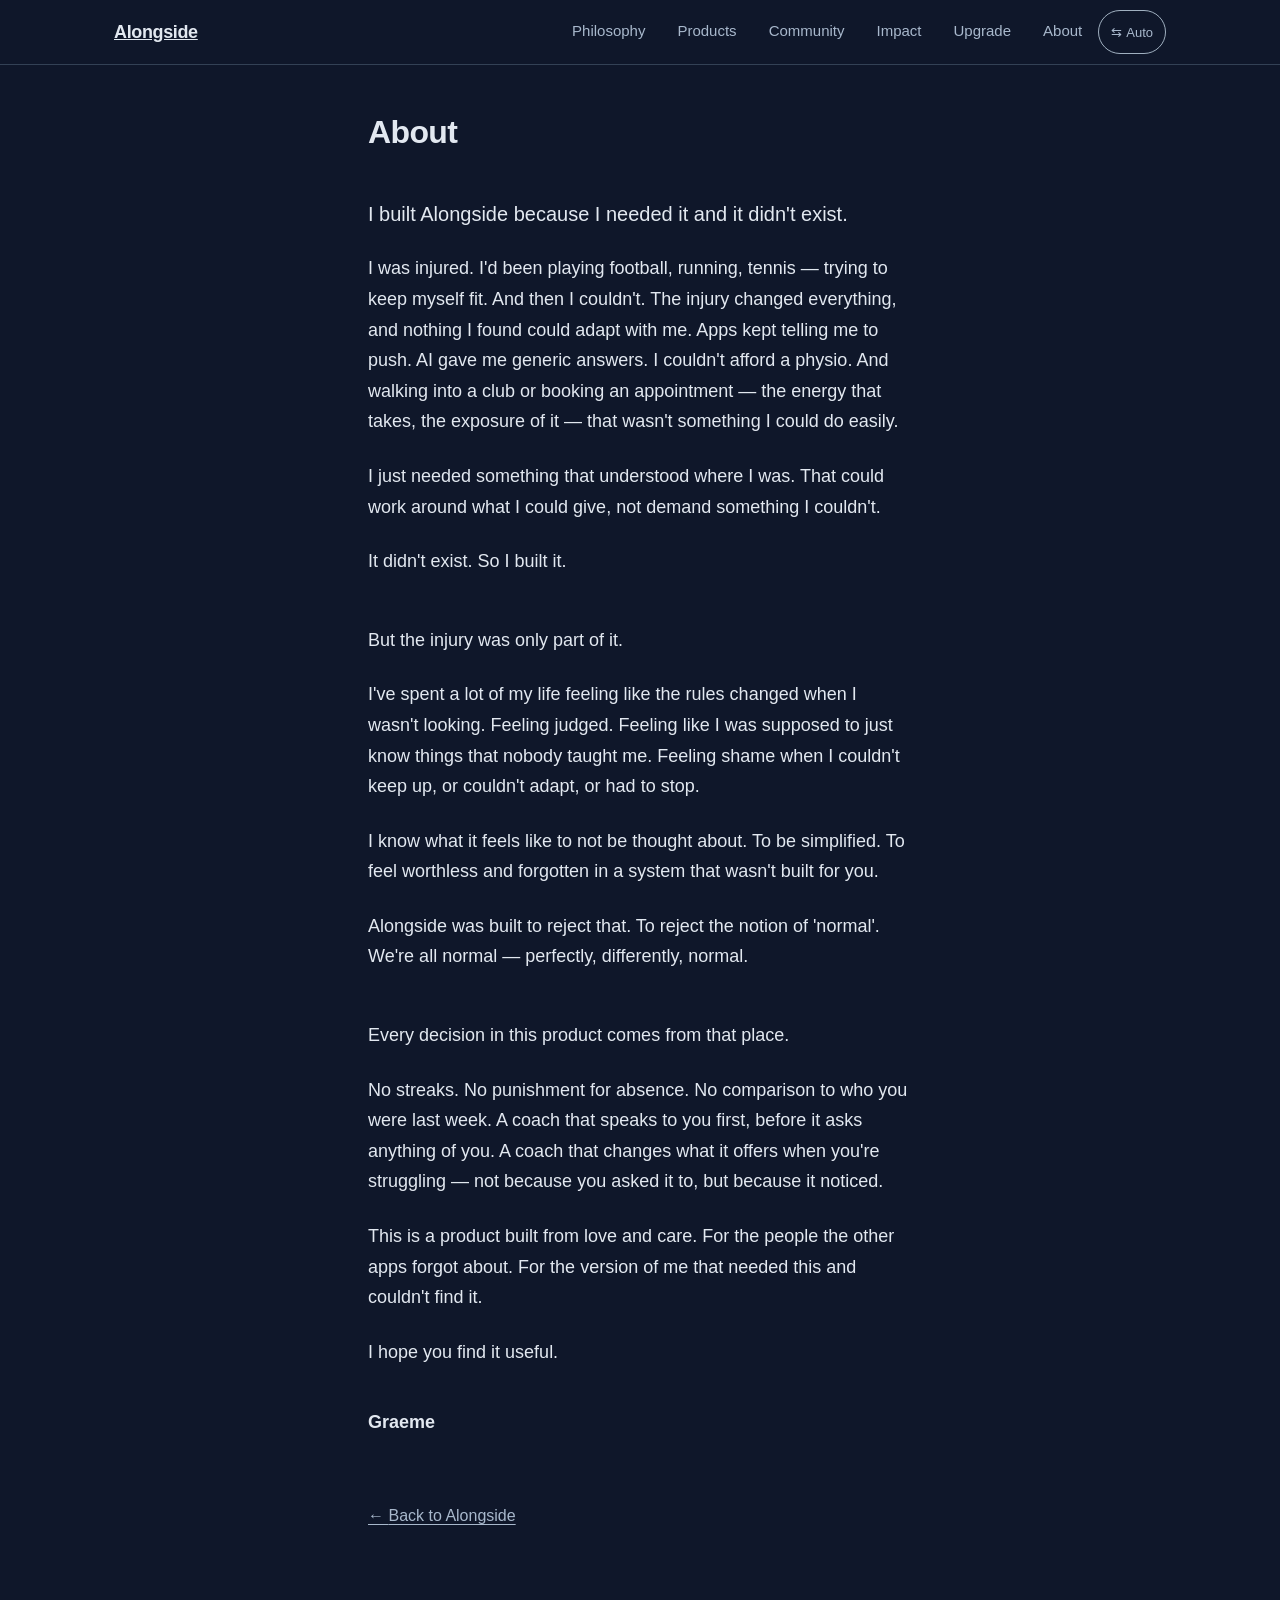
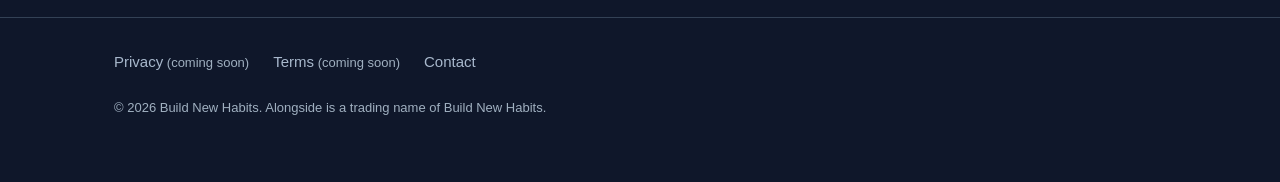
==== about/index.html @ d42f118c "About page built from locked architecture about/index.html v1 - copy verbatim from the 'Confirmed an" ====
<!DOCTYPE html>
<!--
  about/index.html
  10 Aug 2026 v1

  v1 — Initial build, from alongside_about_page_architecture_09jul2026_v1.
    The copy in that document is marked "The Copy — Confirmed and Locked"
    and is reproduced here verbatim. Nothing added, nothing trimmed.

  Alongside — About page.
  Route: /about/

  Design notes honoured from the locked document:
  - No coach voice. No Alongside design language beyond the wordmark in
    the shared nav. This page is deliberately plainer than every other
    page on the site — no teal emphasis lines, no dividers, no cards.
  - No CTA at the bottom. No button, no "get early access". Just the
    sign-off and silence, then one quiet back link.
  - No bullet points. No headings within the copy. Pure prose.
  - The sign-off is "Graeme" alone, as written.

  THE PHOTOGRAPH — deliberately not built yet.
  The locked document specifies a photograph above or beside the copy
  ("She sees Graeme before she reads him"): Graeme looking out over the
  Somerset countryside, outward-facing, connected to place. That image
  does not exist yet. A grey placeholder box would read as a broken page
  rather than an unfinished one, so no <img> has been added. The markup
  and CSS are structured so the real photograph drops straight in above
  the h1 with no other change. Locked alt text is already recorded in
  the architecture document and should be used verbatim when it lands.

  The h1 ("About") is a label, not copy. The locked document specifies no
  page title, and a page needs exactly one h1 for WCAG 2.2 AA heading
  structure — same call made on the philosophy page. Easily changed.

  Section headings are visually hidden: the locked design notes forbid
  headings within the copy, while WCAG requires a navigable heading
  structure. Hidden h2s satisfy both.

  Note: the architecture document's own header says "Build New Habits
  Ltd". Build New Habits is an unregistered sole trader — that wording is
  deliberately not reproduced anywhere on this page.
-->
<html lang="en-GB">
<head>
  <meta charset="UTF-8">
  <meta name="viewport" content="width=device-width, initial-scale=1.0">
  <title>About | Alongside</title>
  <meta name="description" content="I built Alongside because I needed it and it didn't exist. Graeme, founder of Build New Habits.">
  <link rel="stylesheet" href="../css/site.css?v=22">
</head>
<body>
  <a class="skip-link" href="#main-content">Skip to main content</a>

  <div id="site-nav"></div>

  <main id="main-content">
    <div class="container">
      <article class="about">

        <!-- PHOTOGRAPH DROPS IN HERE, above the h1. See the build note above. -->

        <h1 id="page-title">About</h1>

        <section aria-labelledby="about-1">
          <h2 id="about-1" class="visually-hidden">Why I built it</h2>

          <p class="about__opening">
            I built Alongside because I needed it and it didn't exist.
          </p>

          <p>
            I was injured. I'd been playing football, running, tennis — trying
            to keep myself fit. And then I couldn't. The injury changed
            everything, and nothing I found could adapt with me. Apps kept
            telling me to push. AI gave me generic answers. I couldn't afford a
            physio. And walking into a club or booking an appointment — the
            energy that takes, the exposure of it — that wasn't something I
            could do easily.
          </p>

          <p>
            I just needed something that understood where I was. That could
            work around what I could give, not demand something I couldn't.
          </p>

          <p>It didn't exist. So I built it.</p>
        </section>

        <section aria-labelledby="about-2">
          <h2 id="about-2" class="visually-hidden">The rest of it</h2>

          <p>But the injury was only part of it.</p>

          <p>
            I've spent a lot of my life feeling like the rules changed when I
            wasn't looking. Feeling judged. Feeling like I was supposed to just
            know things that nobody taught me. Feeling shame when I couldn't
            keep up, or couldn't adapt, or had to stop.
          </p>

          <p>
            I know what it feels like to not be thought about. To be
            simplified. To feel worthless and forgotten in a system that wasn't
            built for you.
          </p>

          <p>
            Alongside was built to reject that. To reject the notion of
            'normal'. We're all normal — perfectly, differently, normal.
          </p>
        </section>

        <section aria-labelledby="about-3">
          <h2 id="about-3" class="visually-hidden">What it comes from</h2>

          <p>Every decision in this product comes from that place.</p>

          <p>
            No streaks. No punishment for absence. No comparison to who you
            were last week. A coach that speaks to you first, before it asks
            anything of you. A coach that changes what it offers when you're
            struggling — not because you asked it to, but because it noticed.
          </p>

          <p>
            This is a product built from love and care. For the people the
            other apps forgot about. For the version of me that needed this and
            couldn't find it.
          </p>

          <p>I hope you find it useful.</p>

          <p class="about__signoff">Graeme</p>
        </section>

        <p class="about__back">
          <a href="/website/"><span aria-hidden="true">&larr; </span>Back to Alongside</a>
        </p>

      </article>
    </div>
  </main>

  <div id="site-footer"></div>

  <script src="../js/layout.js?v=1"></script>
  <script src="../js/site.js?v=8"></script>
</body>
</html>
---- css/site.css ----
/* site.css
 * 10 Aug 2026 v22
 *
 * v22 — About page built. New .about block at the end of this file.
 *   Deliberately the plainest styling on the site: no emphasis colours,
 *   no dividers, no cards, per the locked design note that this page
 *   carries no coach voice and no Alongside design language beyond the
 *   wordmark. Every modifier scoped as `.about .about__x` from the
 *   outset, applying the v21 lesson rather than repeating it.
 *   .about__photo is defined but unused — the founder photograph does
 *   not exist yet and no placeholder image was added.
 * v21 — REAL BUG FIX, found by Graeme on device. Every paragraph-level
 *   emphasis rule on the philosophy page has been silently losing to the
 *   body-text rule since v19. `.philosophy p` is specificity 0,1,1 (one
 *   class + one element); `.philosophy__question` and friends are 0,1,0
 *   (one class). The body rule therefore won on colour, font-size AND
 *   margin — so the question, the turn, the declaration, the landing
 *   lines and the close all rendered as plain white body text at body
 *   size with body spacing. The page has been a flat wall of uniform
 *   prose since it shipped. The Impact link looked correct only by
 *   coincidence: `a` is teal site-wide from the base stylesheet, so it
 *   was never evidence the page styles were applying. Fixed by scoping
 *   all seven modifiers as `.philosophy .philosophy__x` (0,2,0), which
 *   beats 0,1,1. No visual design changed in this version — v19 and v20
 *   are simply visible for the first time.
 *   Worth carrying forward: a `.block element` base rule will outrank
 *   every single-class modifier inside that block. Either scope the
 *   modifiers or do not set colour/size/margin on the element selector.
 * v20 — Philosophy page emphasis pass, per Graeme. Two changes:
 *   (a) Power statements unified — all five now bold and teal. Beat 7's
 *   close ("helped you Move") was the only one still white; it is now
 *   teal like the rest, and turn/declaration/landing/close all move from
 *   semibold to bold. Deliberately NOT extended further ("Something
 *   happens when you feel understood", "Not fixed. Not solved.
 *   Understood.") — if six or seven lines are teal, none of them read as
 *   emphasis any more, they just become a second body colour.
 *   (b) New divider between beats: 60px centred teal rule. Graeme asked
 *   for gold; recommended against and agreed. Gold is the Personal-tier
 *   marker across every product, and this is the page carrying the
 *   belief that "everyone deserves world-class support. Not a cut-down
 *   version. Not a basic tier." The paid-tier colour on that page
 *   undercuts the claim it is making. Same reasoning as the 03 Aug
 *   coach-bubble decision, where gold was rejected for a free/universal
 *   element and teal chosen. Spacing rebalanced space-12 -> space-10
 *   above and below the mark, so the total pause grows slightly rather
 *   than doubling.
 * v19 — Philosophy page built (first new page since /upgrade/ and
 *   /who-its-for/ on 03 Aug). New .philosophy block at the end of this
 *   file. Deliberately looser vertical rhythm than anywhere else on the
 *   site — space-12 between beats, space-12/space-10 around Beat 1's
 *   question — because the locked page architecture treats white space
 *   as content, not decoration ("more than feels comfortable. The pause
 *   is part of the meaning"). Measure narrowed to 34rem for this page
 *   only: it is pure prose with no cards or tables, so the 640px
 *   container used elsewhere runs too wide to read comfortably. No
 *   animation defined anywhere in this block, per Beat 1's design note
 *   and the page's own WCAG requirements. Colours used: --color-text
 *   (14.48:1 on bg-deep) for prose, --color-primary-light teal
 *   (12.07:1) for the question, turn, declaration and landing lines.
 *   Gold deliberately not used anywhere on this page — it is the
 *   Personal-tier marker site-wide and nothing on the philosophy page
 *   is tier-gated.
 * v18 — Teal splash pass, per Graeme's request to review where teal
 *   headings could add colour across the site: h2 is now teal by
 *   default site-wide (was inheriting plain white). h1 stays white/full
 *   weight for primary hierarchy; gold stays reserved for Personal-tier
 *   signalling specifically, not general headings. .three-ways__title
 *   also teal, per explicit instruction.
 * v17 — Comparison table polish per Graeme's feedback: column headers
 *   bigger (text-lg -> text-xl) with a header divider; row headers
 *   ("Sessions", "Exercise library" etc.) now text-secondary, visually
 *   distinct from the data cells' full-white text; added subtle
 *   vertical dividers between columns alongside the existing row
 *   dividers, for a fuller grid feel without going full-spreadsheet.
 * v16 — Community page "Three ways" reworked from three bare words into
 *   real explanatory content, per Graeme's flag (raised earlier, not
 *   actioned until now). Each item now has a title + one line of real
 *   meaning; "Share the impact" gets an actual working mechanism (copy-
 *   link button, see js/community.js) instead of being just a phrase —
 *   deliberately not a named social platform or an ambassador/referral-
 *   code system, neither of which exist as decided features yet.
 * v15 — Comparison table: Free header now teal, Personal gold, both
 *   bigger (text-lg, bold) per Graeme's feedback the headings were too
 *   quiet. Row labels converted from styled <td> to semantic
 *   <th scope="row"> (accessibility fix — screen readers now announce
 *   "Sessions, Free: ..." correctly; previously the row label had no
 *   programmatic association with its data cells at all, a real gap,
 *   not just a styling one). Persona-card body text (the "what's hard"/
 *   "how it helps" lists) moved from text-secondary to full text colour
 *   — was passing at 5.12:1 on bg-card, genuinely the narrowest-margin
 *   pass on the site (everywhere else is 7:1+); now 8.40:1. New
 *   .tier-tag (--free teal / --personal gold) and .persona-card__narrative
 *   for the persona restructuring in this version.
 * v14 — Gold token lightened, per Graeme's feedback that it read as
 *   "dirty and dark" on the black background: --color-gold #B8970A ->
 *   #D4AF37 (classic web gold). This is a global token so it ripples
 *   through everywhere gold is used (text-gold, btn--gold, pricing
 *   figures, comparison-table header) — checked, every usage improves
 *   (text-inverse on the new gold button bg: 8.49:1, was 6.35:1; text
 *   on bg-card: 4.92:1, was 3.68:1). New: .upgrade-product-label,
 *   .pricing-note__standout (subscription line now its own line),
 *   .product-card__details-link.
 * v13 — New /who-its-for/ page section added: persona-intro,
 *   persona-card (reuses .card + .coach-tabs__* tab pattern from the
 *   home page for the persona tabs), and a real comparison-table for
 *   Free vs Personal (Move only — the only product with a confirmed
 *   split). Personal-tier column header goldened, matching the same
 *   convention as the upgrade page.
 * v12 — Upgrade-page colour/interest pass, per Graeme's critique that the
 *   page read as flat. New utility classes .text-gold, .text-teal.
 *   Gold applied to "Personal tier" mentions and the four "what changes"
 *   lead phrases. New .upgrade-wellbeing-note (teal) — safety/wellbeing
 *   features are confirmed always-free per the freemium model doc, so
 *   this claim is grounded, not just reassuring copy. Pricing note
 *   given real visual weight via new .pricing-note--emphasis (card
 *   treatment, larger text) instead of small quiet text underneath the
 *   cards. Contrast: gold 6.35:1 / 5.2:1 on bg-deep/bg, teal 12.07:1 /
 *   9.89:1 — both pass with wide margin in every context used here.
 * v11 — /upgrade page built for the first time, from the confirmed
 *   locked architecture (alongside_upgrade_page_architecture_09jul2026_v1).
 *   New section added: upgrade-hero, upgrade-changes, pricing-cards,
 *   .btn--gold. Gold (#B8970A) used for price figures and the CTA
 *   button, matching the confirmed "Personal tier gold accent" rule —
 *   text-inverse on gold gives 6.35:1, comfortably clears 4.5:1.
 *   Cache-busting fix: every page's site.css?v= bumped to match this
 *   version (they'd drifted to ?v=7 while the stylesheet moved to v10
 *   across the earlier fixes this session — a real bug, browsers/CDN
 *   could have kept serving the stale v7 file under the old query
 *   string indefinitely).
 * v10 — coach-bubble__context colour changed from --color-text-muted
 *   (4.67:1 on bg-card — technically AA-passing but Graeme flagged it
 *   as "close for comfort") to --color-primary-light teal (7.00:1),
 *   per mockup review. Deliberately not gold: gold is reserved as the
 *   paid-tier marker across the whole product family, and this element
 *   is free/universal — using it here would create a false tier signal.
 * v9 — Scroll-arrow repositioning, per live-screenshot review. The arrow
 *   was position:absolute, bottom: var(--space-5) — pinned to the very
 *   bottom of the ~100vh hero section, disconnected from the Pause
 *   button which sits mid-flow in the centred flex column. On tall
 *   viewports this put real distance between them, and the arrow read
 *   as lost/disconnected rather than as a "scroll for more" cue tied to
 *   the visible content above it. Removed the absolute positioning;
 *   it's now a normal flex child directly after .hero__rotator-controls
 *   (Pause), picking up the hero's existing --space-6 (32px) gap like
 *   every other hero element — sits close to Pause, not orphaned at
 *   the bottom of the section.
 * v8 — WCAG 2.2 AA contrast audit. (1) Confirmed fail: hero scroll-arrow
 *   (.hero__scroll-signal) was ~1.6:1 against its background (--color-border
 *   at 0.6 opacity) vs the 3:1 minimum for graphical objects (SC 1.4.11).
 *   Switched to --color-text-muted at 0.85 opacity — 6.14:1, real margin.
 *   (2) Same root cause found on 5 more functional element borders that
 *   rely on --color-border to convey a UI component's boundary (nav
 *   layout-toggle, nav hamburger-toggle, .btn--ghost, .form-input,
 *   hero__pause) — --color-border measures 1.15–2.36:1 against every
 *   background token in this system, never clears 3:1 anywhere. All six
 *   switched to --color-text-muted, which clears 3:1 against all four
 *   background tokens (3.91:1 worst case, on --color-bg-hover).
 *   --color-border itself is left unchanged for decorative use (e.g. the
 *   Home photo-placeholder dashed border, out of scope this session).
 *   (3) New finding: .badge--live/.badge--soon text-vs-background fell as
 *   low as 3.24:1 (needs 4.5:1) when rendered inside a .card (bg-card) —
 *   the 15%-alpha tinted background was context-dependent and never
 *   verified against a card context. Fixed by making all three badge
 *   variants use a solid var(--color-bg-deep) background instead of a
 *   blended rgba() one — now opaque and background-independent, 6.96–
 *   10.69:1 in every context. (4) Checked, no fix needed: --color-border-
 *   light (decorative dividers only, SC 1.4.11 doesn't apply); focus
 *   indicator --color-border-focus (9.59:1 down to 4.66:1 worst case,
 *   already clears everywhere); disabled cause-card__vote inputs (gold
 *   border at 1.95:1 vs 3:1, but WCAG 2.2 explicitly exempts disabled/
 *   non-interactive controls from SC 1.4.11 — confirmed genuinely and
 *   permanently disabled in markup, no JS toggles it). Full ratios in
 *   session summary.
 * v7 — Fix: desktop container was only 720px, leaving huge dead space on
 *   real desktop screens (Graeme flagged with screenshots — ~600px waste
 *   each side at wide viewports). Container now 1100px; every top-level
 *   section narrows itself to a centred 760px reading column by default;
 *   grid-holding sections opt out via a new .section-wide class (added
 *   to Products' card section and Impact's causes section) to use the
 *   full width. Nav/footer widened to match. A few previously-unconstrained
 *   elements (Home's photo placeholder/text, Impact's vote-hint) given
 *   their own max-width so they don't stretch edge-to-edge.
 * v6 — 20 Jul 2026. Fix: on desktop's 3-col cause-card grid, cards with a 2-line
 *   heading (e.g. Slot 2) pushed their credits-input row lower than the
 *   1-line cards either side, breaking the visual line across all three.
 *   .cause-card__vote now pinned to the bottom of each card (margin-top:
 *   auto) so the row aligns regardless of heading/body text length.
 * v5 — Additive only, Website Build 2 (20 Jul): Impact page section added
 *   (cause cards, gold accent token, empty-state, anchor link). No
 *   existing rules from v4 changed or restructured, per blueprint.
 * v4 — 14 Jul 2026. Responsive layout added: real desktop breakpoint (content width,
 *   Products 3-col grid) plus manual layout override support. Nav
 *   show/hide rules converted from raw @media(max-width:480px) to
 *   [data-layout] attribute selectors (see js/layout.js) so the manual
 *   toggle can actually override the real viewport, not just respond to
 *   it. Added .site-nav__controls and .site-nav__layout-toggle styles.
 * v3 — Phone-test fixes: hero headline lines were inline spans that ran
 *   together (now block-level, more spacing), hero pause button
 *   overlapped the rotating text (moved to its own row below), hero
 *   headline sized up for impact (text-2xl -> text-4xl), Three Ways
 *   section was centre-aligned against a left-aligned page (now
 *   consistent). Added .hero__tagline for the new product-explainer line.
 * v2 — Home page brought into scope this session. Added Home-page-specific
 *   section (Movements 1-8) below the Community section. Shared shell,
 *   Products, and Community styles unchanged.
 * v1 — Initial. Shared shell, Products, Community.
 *
 * Alongside — website shared stylesheet.
 * Design tokens ground-truthed against the live app's base/variables.css
 * (Midnight Teal system) on 14 Jul 2026 — do not reintroduce the older
 * #0B0B1A / #2E7D7D or #0A1120 / #0D9488 values from superseded planning docs.
 *
 * Shared by every page. Page-specific styles stay in this file under a
 * clearly commented section per page — do not fork into per-page stylesheets.
 */

/* ========================================
   DESIGN TOKENS — matched to live app
   ======================================== */

:root {
  /* Background layers */
  --color-bg-deep: #0F172A;
  --color-bg: #1E293B;
  --color-bg-card: #334155;
  --color-bg-hover: #3E4C63;

  /* Text */
  --color-text: #E2E8F0;
  --color-text-secondary: #A8B8CC;
  --color-text-muted: #A0B0C0;
  --color-text-inverse: #0F172A;

  /* Primary accent — electric teal */
  --color-primary: #2DD4BF;
  --color-primary-light: #5EEAD4;
  --color-primary-dark: #2DD4BF;
  --color-primary-glow: rgba(45, 212, 191, 0.2);

  /* Secondary accent — cyan */
  --color-secondary: #22D3EE;

  /* Semantic */
  --color-success: #34D399;
  --color-warning: #FBBF24;
  --color-danger: #FB7185;
  --color-info: #60A5FA;

  /* Borders */
  --color-border: #475569;
  --color-border-light: #334155;
  --color-border-focus: #2DD4BF;

  /* Shadows */
  --shadow-sm: 0 1px 2px rgba(0, 0, 0, 0.3);
  --shadow-md: 0 4px 12px rgba(0, 0, 0, 0.4);
  --shadow-lg: 0 10px 25px rgba(0, 0, 0, 0.5);

  /* Typography */
  --font-family: 'Inter', -apple-system, BlinkMacSystemFont, 'Segoe UI', Roboto, sans-serif;
  --text-xs: 0.8125rem;
  --text-sm: 0.9375rem;
  --text-base: 1rem;
  --text-lg: 1.125rem;
  --text-xl: 1.25rem;
  --text-2xl: 1.5rem;
  --text-3xl: 2rem;
  --text-4xl: 2.5rem;
  --font-normal: 400;
  --font-medium: 500;
  --font-semibold: 600;
  --font-bold: 700;
  --leading-tight: 1.2;
  --leading-normal: 1.5;
  --leading-relaxed: 1.7;
  --tracking-tight: -0.02em;
  --tracking-wide: 0.02em;

  /* Spacing */
  --space-1: 0.25rem;
  --space-2: 0.5rem;
  --space-3: 0.75rem;
  --space-4: 1rem;
  --space-5: 1.5rem;
  --space-6: 2rem;
  --space-7: 2.5rem;
  --space-8: 3rem;
  --space-10: 4rem;
  --space-12: 6rem;

  /* Radius */
  --radius-sm: 6px;
  --radius-md: 10px;
  --radius-lg: 14px;
  --radius-xl: 20px;
  --radius-full: 9999px;

  /* Transitions */
  --transition-fast: 100ms ease-out;
  --transition-normal: 200ms ease-out;
  --transition-spring: 400ms cubic-bezier(0.34, 1.56, 0.64, 1);

  /* Layout */
  --nav-height: 64px;
  --content-max-width: 640px;
  --content-padding: var(--space-5);
  --touch-target-min: 44px;

  /* Z-index */
  --z-nav: 100;
  --z-toast: 300;
}

@media (prefers-reduced-motion: reduce) {
  :root {
    --transition-fast: 0ms;
    --transition-normal: 0ms;
    --transition-spring: 0ms;
  }
}

@media (prefers-contrast: high) {
  :root {
    --color-text: #FFFFFF;
    --color-border: #94A3B8;
    --color-primary: #5EEAD4;
  }
}

/* ========================================
   RESET & BASE
   ======================================== */

*,
*::before,
*::after {
  box-sizing: border-box;
}

html {
  -webkit-text-size-adjust: 100%;
}

body {
  margin: 0;
  background: var(--color-bg-deep);
  color: var(--color-text);
  font-family: var(--font-family);
  font-size: var(--text-base);
  line-height: var(--leading-normal);
  -webkit-font-smoothing: antialiased;
}

img {
  max-width: 100%;
  display: block;
}

a {
  color: var(--color-primary-light);
}

h1, h2, h3, p, ul, ol {
  margin: 0 0 var(--space-4) 0;
}

h1 {
  font-size: var(--text-3xl);
  font-weight: var(--font-bold);
  line-height: var(--leading-tight);
  letter-spacing: var(--tracking-tight);
}

h2 {
  font-size: var(--text-xl);
  font-weight: var(--font-semibold);
  line-height: var(--leading-tight);
  color: var(--color-primary-light);
}

/* Visible keyboard focus everywhere — WCAG 2.2 AA */
a:focus-visible,
button:focus-visible,
input:focus-visible {
  outline: 3px solid var(--color-border-focus);
  outline-offset: 2px;
}

.visually-hidden {
  position: absolute;
  width: 1px;
  height: 1px;
  padding: 0;
  margin: -1px;
  overflow: hidden;
  clip: rect(0, 0, 0, 0);
  white-space: nowrap;
  border: 0;
}

.skip-link {
  position: absolute;
  left: var(--space-3);
  top: -100px;
  background: var(--color-primary);
  color: var(--color-text-inverse);
  padding: var(--space-3) var(--space-4);
  border-radius: var(--radius-sm);
  font-weight: var(--font-semibold);
  z-index: var(--z-toast);
  transition: top var(--transition-fast);
}

.skip-link:focus {
  top: var(--space-3);
}

/* ========================================
   LAYOUT / CONTAINER
   ======================================== */

.container {
  width: 100%;
  max-width: var(--content-max-width);
  margin: 0 auto;
  padding: 0 var(--content-padding);
}

main {
  display: block;
  padding-top: var(--space-8);
  padding-bottom: var(--space-10);
}

section + section {
  margin-top: var(--space-8);
}

/* ========================================
   NAV
   ======================================== */

.site-nav {
  position: sticky;
  top: 0;
  z-index: var(--z-nav);
  background: var(--color-bg-deep);
  border-bottom: 1px solid var(--color-border-light);
}

.site-nav__inner {
  max-width: var(--content-max-width);
  margin: 0 auto;
  padding: 0 var(--content-padding);
  height: var(--nav-height);
  display: flex;
  align-items: center;
  justify-content: space-between;
}

.site-nav__brand {
  font-size: var(--text-lg);
  font-weight: var(--font-bold);
  color: var(--color-text);
  letter-spacing: var(--tracking-tight);
}

.site-nav__links {
  display: flex;
  gap: var(--space-6);
  list-style: none;
  margin: 0;
  padding: 0;
}

.site-nav__link {
  color: var(--color-text-secondary);
  text-decoration: none;
  font-weight: var(--font-medium);
  font-size: var(--text-sm);
  min-height: var(--touch-target-min);
  display: flex;
  align-items: center;
  border-bottom: 2px solid transparent;
}

.site-nav__link:hover,
.site-nav__link:focus-visible {
  color: var(--color-text);
}

.site-nav__link[aria-current="page"] {
  color: var(--color-primary-light);
  border-bottom-color: var(--color-primary);
}

.site-nav__right {
  display: flex;
  align-items: center;
  gap: var(--space-4);
}

.site-nav__controls {
  display: flex;
  align-items: center;
  gap: var(--space-2);
}

.site-nav__layout-toggle {
  display: inline-flex;
  align-items: center;
  gap: var(--space-1);
  min-height: var(--touch-target-min);
  padding: 0 var(--space-3);
  background: transparent;
  border: 1px solid var(--color-text-muted);
  border-radius: var(--radius-full);
  color: var(--color-text-secondary);
  font-family: var(--font-family);
  font-size: var(--text-xs);
  cursor: pointer;
}

.site-nav__layout-toggle:hover,
.site-nav__layout-toggle:focus-visible {
  border-color: var(--color-primary);
  color: var(--color-text);
}

.site-nav__toggle {
  display: none;
  width: var(--touch-target-min);
  height: var(--touch-target-min);
  background: transparent;
  border: 1px solid var(--color-text-muted);
  border-radius: var(--radius-sm);
  color: var(--color-text);
  cursor: pointer;
}

/* Layout-mode driven nav — see js/layout.js. Auto-detects viewport via
   matchMedia by default; the [data-layout] attribute is what actually
   drives these rules so a manual override truly overrides the viewport,
   not just raw @media width (which can't be forced by JS). */

html[data-layout="mobile"] .site-nav__toggle {
  display: flex;
  align-items: center;
  justify-content: center;
}

html[data-layout="desktop"] .site-nav__toggle {
  display: none;
}

html[data-layout="mobile"] .site-nav__links {
  position: absolute;
  top: 100%;
  left: 0;
  right: 0;
  flex-direction: column;
  gap: 0;
  background: var(--color-bg-deep);
  border-bottom: 1px solid var(--color-border-light);
  display: none;
}

html[data-layout="mobile"] .site-nav__links.is-open {
  display: flex;
}

html[data-layout="mobile"] .site-nav__link {
  padding: var(--space-4) var(--content-padding);
  width: 100%;
  border-bottom: 1px solid var(--color-border-light);
}

html[data-layout="mobile"] .site-nav__link[aria-current="page"] {
  border-bottom: 1px solid var(--color-border-light);
  background: var(--color-bg);
}

html[data-layout="desktop"] .site-nav__links {
  display: flex;
  position: static;
  background: transparent;
  border-bottom: none;
}

/* Desktop breakpoint — content width and Products/Impact grids.
   FIX 21 Jul: container was only 720px, leaving huge dead space on real
   desktop screens (flagged by Graeme with screenshots showing ~600px of
   waste on each side at ~1900px viewport width). Container is now
   genuinely wide; individual prose sections narrow and centre themselves
   within it so reading lines don't get absurdly long, while grid
   sections (marked .section-wide) use the full width. */

html[data-layout="desktop"] .container {
  max-width: 1100px;
}

html[data-layout="desktop"] .site-nav__inner,
html[data-layout="desktop"] .site-footer__inner {
  max-width: 1100px;
}

/* Every top-level section is a narrow, centred reading column by
   default on desktop. Sections that hold a card grid opt out via
   .section-wide to use the full container width instead. */
html[data-layout="desktop"] .container > section {
  max-width: 760px;
  margin-left: auto;
  margin-right: auto;
}

html[data-layout="desktop"] .container > section.section-wide {
  max-width: none;
}

html[data-layout="desktop"] .product-cards {
  display: grid;
  grid-template-columns: repeat(3, 1fr);
  gap: var(--space-5);
}

html[data-layout="desktop"] .product-cards .product-card {
  margin-bottom: 0;
}

html[data-layout="desktop"] .hero__headline,
html[data-layout="desktop"] .hero__tagline {
  max-width: none;
}

/* Elements that previously had no max-width of their own and would
   otherwise stretch edge-to-edge inside a wide desktop container. */
html[data-layout="desktop"] .human-behind__photo {
  max-width: 480px;
  margin-left: auto;
  margin-right: auto;
}

html[data-layout="desktop"] .human-behind__text {
  max-width: 560px;
  margin-left: auto;
  margin-right: auto;
}

html[data-layout="desktop"] .section-wide > .form-hint {
  max-width: 600px;
  margin-left: auto;
  margin-right: auto;
  text-align: center;
}

/* ========================================
   IMPACT PAGE
   Added 20 Jul 2026 — Website Build 2.
   Gold accent introduced here for the first time on the website (used
   sparingly, per the design system rule — vote-related elements only).
   ======================================== */

:root {
  --color-gold: #D4AF37;
}

.anchor-link {
  font-size: var(--text-sm);
  color: var(--color-text-muted);
}

.anchor-link a {
  color: var(--color-text-muted);
}

.anchor-link a:hover,
.anchor-link a:focus-visible {
  color: var(--color-text);
}

.impact-opening {
  font-size: var(--text-lg);
  line-height: var(--leading-relaxed);
}

.impact-commitment,
.impact-your-credits {
  line-height: var(--leading-relaxed);
}

.impact-your-credits h2 {
  color: var(--color-gold);
}

.impact-empty-state {
  text-align: center;
  color: var(--color-text-secondary);
  font-style: italic;
}

.cause-cards {
  display: grid;
  gap: var(--space-5);
}

.cause-card {
  display: flex;
  flex-direction: column;
  gap: var(--space-3);
}

.cause-card__header {
  display: flex;
  align-items: center;
  justify-content: space-between;
}

.cause-card__slot {
  font-size: var(--text-xs);
  font-weight: var(--font-semibold);
  text-transform: uppercase;
  letter-spacing: var(--tracking-wide);
  color: var(--color-text-muted);
}

.cause-card__belief {
  font-size: var(--text-lg);
  font-weight: var(--font-semibold);
  margin: 0;
}

.cause-card__body {
  color: var(--color-text-secondary);
  margin: 0;
}

.cause-card__vote {
  display: flex;
  flex-direction: column;
  gap: var(--space-2);
  padding-top: var(--space-2);
  margin-top: auto;
  border-top: 1px solid var(--color-border-light);
}

.cause-card__vote .form-input:disabled {
  border-color: var(--color-gold);
  opacity: 0.5;
}

html[data-layout="desktop"] .cause-cards {
  grid-template-columns: repeat(3, 1fr);
}

/* ========================================
   FOOTER
   ======================================== */

.site-footer {
  border-top: 1px solid var(--color-border-light);
  padding: var(--space-6) 0 var(--space-8) 0;
}

.site-footer__inner {
  max-width: var(--content-max-width);
  margin: 0 auto;
  padding: 0 var(--content-padding);
  display: flex;
  flex-wrap: wrap;
  gap: var(--space-4) var(--space-6);
  align-items: center;
}

.site-footer__links {
  display: flex;
  gap: var(--space-5);
  list-style: none;
  margin: 0;
  padding: 0;
  flex-wrap: wrap;
}

.site-footer__link {
  color: var(--color-text-secondary);
  text-decoration: none;
  font-size: var(--text-sm);
}

.site-footer__link:hover,
.site-footer__link:focus-visible {
  color: var(--color-text);
}

.site-footer__link[data-coming-soon]::after {
  content: " (coming soon)";
  color: var(--color-text-muted);
  font-size: var(--text-xs);
}

.site-footer__copy {
  width: 100%;
  color: var(--color-text-muted);
  font-size: var(--text-xs);
  margin-top: var(--space-2);
}

/* ========================================
   BUTTONS
   ======================================== */

.btn {
  display: inline-flex;
  align-items: center;
  justify-content: center;
  min-height: var(--touch-target-min);
  padding: var(--space-3) var(--space-5);
  border-radius: var(--radius-md);
  font-family: var(--font-family);
  font-size: var(--text-sm);
  font-weight: var(--font-semibold);
  text-decoration: none;
  border: 1px solid transparent;
  cursor: pointer;
  transition: background var(--transition-fast), border-color var(--transition-fast);
}

.btn--primary {
  background: var(--color-primary);
  color: var(--color-text-inverse);
}

.btn--primary:hover,
.btn--primary:focus-visible {
  background: var(--color-primary-light);
}

.btn--ghost {
  background: transparent;
  color: var(--color-text);
  border-color: var(--color-text-muted);
}

.btn--ghost:hover,
.btn--ghost:focus-visible {
  border-color: var(--color-primary);
  color: var(--color-primary-light);
}

.btn--disabled,
.btn[aria-disabled="true"] {
  background: var(--color-bg-card);
  color: var(--color-text-muted);
  cursor: not-allowed;
}

/* ========================================
   CARDS
   ======================================== */

.card {
  background: var(--color-bg-card);
  border: 1px solid var(--color-border-light);
  border-radius: var(--radius-lg);
  padding: var(--space-5);
}

/* ========================================
   BADGES
   ======================================== */

.badge {
  display: inline-flex;
  align-items: center;
  padding: var(--space-1) var(--space-3);
  border-radius: var(--radius-full);
  font-size: var(--text-xs);
  font-weight: var(--font-semibold);
  letter-spacing: var(--tracking-wide);
  text-transform: uppercase;
}

.badge--live {
  background: var(--color-bg-deep);
  color: var(--color-success);
}

.badge--soon {
  background: var(--color-bg-deep);
  color: var(--color-info);
}

.badge--pending {
  background: var(--color-bg-deep);
  color: var(--color-warning);
}

/* ========================================
   FORMS
   ======================================== */

.form-field {
  display: flex;
  flex-direction: column;
  gap: var(--space-2);
}

.form-label {
  font-size: var(--text-sm);
  font-weight: var(--font-medium);
  color: var(--color-text);
}

.form-input {
  min-height: var(--touch-target-min);
  padding: var(--space-3) var(--space-4);
  background: var(--color-bg);
  border: 1px solid var(--color-text-muted);
  border-radius: var(--radius-md);
  color: var(--color-text);
  font-family: var(--font-family);
  font-size: var(--text-base);
}

.form-input:focus-visible {
  outline: 3px solid var(--color-border-focus);
  outline-offset: 2px;
  border-color: var(--color-primary);
}

.form-hint {
  font-size: var(--text-xs);
  color: var(--color-text-muted);
}

.form-note {
  font-size: var(--text-sm);
  color: var(--color-text-secondary);
}

/* ========================================
   PRODUCTS PAGE
   ======================================== */

.product-card {
  display: flex;
  flex-direction: column;
  gap: var(--space-3);
  margin-bottom: var(--space-5);
}

.product-card__header {
  display: flex;
  align-items: center;
  justify-content: space-between;
  gap: var(--space-3);
}

.product-card__name {
  font-size: var(--text-xl);
  font-weight: var(--font-bold);
  margin: 0;
}

.product-card__body {
  color: var(--color-text-secondary);
  margin: 0;
}

.vision-line {
  text-align: center;
  color: var(--color-text-secondary);
  padding: var(--space-6) 0;
}

.vision-line__names {
  color: var(--color-text);
  font-weight: var(--font-medium);
  margin-top: var(--space-2);
}

.close-statement {
  text-align: center;
  color: var(--color-text-secondary);
  font-size: var(--text-lg);
  line-height: var(--leading-relaxed);
  padding: var(--space-6) 0;
}

/* ========================================
   COMMUNITY PAGE
   ======================================== */

.charter {
  display: grid;
  gap: var(--space-5);
}

.charter__group h3 {
  font-size: var(--text-base);
  font-weight: var(--font-semibold);
  margin: 0 0 var(--space-2) 0;
}

.charter__group--belongs h3 {
  color: var(--color-success);
}

.charter__group--doesnt h3 {
  color: var(--color-danger);
}

.charter__group p {
  color: var(--color-text-secondary);
  margin: 0;
}

.three-ways {
  display: grid;
  gap: var(--space-4);
}

.three-ways__item {
  padding: var(--space-4);
  background: var(--color-bg-card);
  border-radius: var(--radius-md);
}

.three-ways__title {
  font-weight: var(--font-semibold);
  font-size: var(--text-lg);
  color: var(--color-primary-light);
  margin: 0 0 var(--space-2) 0;
}

.three-ways__body {
  color: var(--color-text);
  line-height: var(--leading-relaxed);
  margin: 0 0 var(--space-3) 0;
}

.three-ways__body:last-child {
  margin-bottom: 0;
}

.three-ways__share-status {
  font-size: var(--text-sm);
  color: var(--color-primary-light);
  margin: var(--space-2) 0 0 0;
  min-height: 1.2em;
}

.join-panel {
  display: flex;
  flex-direction: column;
  gap: var(--space-4);
}

.join-panel__form {
  display: flex;
  flex-direction: column;
  gap: var(--space-3);
}

.join-panel__row {
  display: flex;
  flex-direction: column;
  gap: var(--space-3);
}

@media (min-width: 480px) {
  .join-panel__row {
    flex-direction: row;
    align-items: flex-end;
  }

  .join-panel__row .form-field {
    flex: 1;
  }
}

/* ========================================
   HOME PAGE
   Added 14 Jul 2026 — Home brought into scope this session.
   Photo (Movement 6) and mailing-list capture (Movement 8) are
   placeholders — see build notes in home/index.html.
   ======================================== */

/* Movement 1 — The Gates */

.hero {
  min-height: calc(100vh - var(--nav-height));
  display: flex;
  flex-direction: column;
  justify-content: center;
  align-items: center;
  text-align: center;
  gap: var(--space-6);
  position: relative;
  padding-bottom: var(--space-10);
}

.hero__headline {
  font-size: var(--text-4xl);
  font-weight: var(--font-bold);
  line-height: var(--leading-tight);
  letter-spacing: var(--tracking-tight);
  max-width: 360px;
}

.hero__headline-line {
  display: block;
}

.hero__headline-line + .hero__headline-line {
  margin-top: var(--space-6);
  color: var(--color-text-secondary);
  font-size: var(--text-xl);
  font-weight: var(--font-semibold);
}

.hero__tagline {
  font-size: var(--text-base);
  color: var(--color-text-secondary);
  max-width: 320px;
}

.hero__rotator {
  position: relative;
  min-height: 3.5em;
  width: 100%;
  max-width: 340px;
  display: flex;
  align-items: center;
  justify-content: center;
}

.hero__rotator-line {
  position: absolute;
  inset: 0;
  display: flex;
  align-items: center;
  justify-content: center;
  color: var(--color-text-secondary);
  font-size: var(--text-base);
  opacity: 0;
  transition: opacity var(--transition-slow, 600ms ease-out);
}

.hero__rotator-line.is-active {
  opacity: 1;
}

.hero__rotator-controls {
  display: flex;
  justify-content: center;
  margin-top: var(--space-2);
}

.hero__pause {
  display: inline-flex;
  align-items: center;
  gap: var(--space-2);
  min-height: var(--touch-target-min);
  padding: 0 var(--space-3);
  background: transparent;
  border: 1px solid var(--color-text-muted);
  border-radius: var(--radius-full);
  color: var(--color-text-muted);
  cursor: pointer;
  font-size: var(--text-xs);
}

.hero__pause:hover,
.hero__pause:focus-visible {
  border-color: var(--color-primary);
  color: var(--color-text);
}

.hero__scroll-signal {
  width: 24px;
  height: 24px;
  border-bottom: 2px solid var(--color-text-muted);
  border-right: 2px solid var(--color-text-muted);
  transform: rotate(45deg);
  opacity: 0.85;
}

@media (prefers-reduced-motion: reduce) {
  .hero__rotator-line {
    transition: none;
  }
}

/* Movement 2 — You Are Not Alone */

.belonging {
  text-align: center;
}

.belonging__truth {
  font-size: var(--text-lg);
  line-height: var(--leading-relaxed);
  max-width: 400px;
  margin: 0 auto var(--space-6) auto;
}

.belonging__voices {
  display: grid;
  gap: var(--space-4);
  list-style: none;
  padding: 0;
  margin: 0;
}

.belonging__voices blockquote {
  margin: 0;
  padding: var(--space-4);
  background: var(--color-bg-card);
  border-radius: var(--radius-md);
  border-left: 3px solid var(--color-primary);
  color: var(--color-text-secondary);
  font-style: italic;
}

/* Movement 3 — Main Street */

.value-statements {
  display: grid;
  gap: var(--space-7);
}

.value-statement {
  font-size: var(--text-xl);
  font-weight: var(--font-semibold);
  line-height: var(--leading-tight);
  max-width: 380px;
}

/* Movement 4 — The First Ride */

.coach-preview__framing {
  text-align: center;
  color: var(--color-text-secondary);
  margin-bottom: var(--space-6);
}

.coach-tabs__list {
  display: flex;
  border-bottom: 1px solid var(--color-border-light);
  margin-bottom: var(--space-5);
}

.coach-tabs__tab {
  flex: 1;
  min-height: var(--touch-target-min);
  background: transparent;
  border: none;
  border-bottom: 2px solid transparent;
  color: var(--color-text-secondary);
  font-family: var(--font-family);
  font-size: var(--text-xs);
  font-weight: var(--font-medium);
  padding: var(--space-3) var(--space-2);
  cursor: pointer;
}

.coach-tabs__tab[aria-selected="true"] {
  color: var(--color-primary-light);
  border-bottom-color: var(--color-primary);
}

.coach-tabs__panel {
  display: grid;
  gap: var(--space-3);
}

.coach-tabs__panel[hidden] {
  display: none;
}

.coach-bubble {
  background: var(--color-bg-card);
  border-radius: var(--radius-lg);
  border-top-left-radius: var(--radius-sm);
  padding: var(--space-4);
  max-width: 90%;
}

.coach-bubble__context {
  display: block;
  font-size: var(--text-xs);
  color: var(--color-primary-light);
  margin-bottom: var(--space-2);
}

.coach-bubble__message {
  margin: 0;
  color: var(--color-text);
  line-height: var(--leading-relaxed);
}

/* Movement 5 — Behind the Magic */

.science-accordion {
  display: grid;
  gap: var(--space-3);
}

.science-accordion__item {
  background: var(--color-bg-card);
  border: 1px solid var(--color-border-light);
  border-radius: var(--radius-md);
  padding: var(--space-2) var(--space-4);
}

.science-accordion__item summary {
  min-height: var(--touch-target-min);
  display: flex;
  align-items: center;
  justify-content: space-between;
  cursor: pointer;
  font-weight: var(--font-medium);
  list-style: none;
}

.science-accordion__item summary::-webkit-details-marker {
  display: none;
}

.science-accordion__chevron {
  transition: transform var(--transition-normal);
  color: var(--color-text-muted);
}

.science-accordion__item[open] .science-accordion__chevron {
  transform: rotate(90deg);
}

.science-accordion__body {
  padding: var(--space-3) 0 var(--space-4) 0;
  color: var(--color-text-secondary);
  line-height: var(--leading-relaxed);
}

.science-accordion__source {
  display: block;
  margin-top: var(--space-2);
  font-size: var(--text-sm);
  color: var(--color-text-muted);
  font-style: italic;
}

.science-accordion__reflection {
  margin-top: var(--space-3);
  padding-top: var(--space-3);
  border-top: 1px solid var(--color-border-light);
  font-size: var(--text-sm);
}

.science-sources-note {
  text-align: center;
  color: var(--color-text-muted);
  font-size: var(--text-sm);
  margin-top: var(--space-4);
}

/* Movement 6 — The Human Behind It */

.human-behind__photo {
  aspect-ratio: 4 / 3;
  border-radius: var(--radius-lg);
  border: 1px dashed var(--color-border);
  background: var(--color-bg-card);
  display: flex;
  align-items: center;
  justify-content: center;
  text-align: center;
  color: var(--color-text-muted);
  font-size: var(--text-sm);
  padding: var(--space-5);
  margin-bottom: var(--space-5);
}

.human-behind__text p {
  color: var(--color-text-secondary);
  line-height: var(--leading-relaxed);
}

.human-behind__turn {
  color: var(--color-text);
  font-weight: var(--font-medium);
}

/* Movement 7 — The Castle */

.castle__philosophy {
  text-align: center;
  font-size: var(--text-lg);
  line-height: var(--leading-relaxed);
}

.castle__impact {
  margin-top: var(--space-6);
  padding: var(--space-5);
  background: var(--color-bg-card);
  border-radius: var(--radius-lg);
  text-align: center;
  line-height: var(--leading-relaxed);
}

.castle__door {
  margin-top: var(--space-6);
  text-align: center;
  display: grid;
  gap: var(--space-2);
}

.castle__door-lead {
  color: var(--color-text-muted);
  font-size: var(--text-sm);
}

.castle__door-link {
  color: var(--color-text-muted);
  font-size: var(--text-sm);
  text-decoration: none;
}

/* Movement 8 — The Gates Close Behind Her */

.closing-capture {
  text-align: center;
  padding: var(--space-8) 0;
}

.closing-capture__lead {
  font-size: var(--text-lg);
  margin-bottom: var(--space-6);
}

.closing-capture__form {
  display: grid;
  gap: var(--space-4);
  max-width: 360px;
  margin: 0 auto;
  text-align: left;
}

.closing-capture__consent {
  display: flex;
  align-items: flex-start;
  gap: var(--space-3);
  text-align: left;
}

.closing-capture__consent input {
  width: 20px;
  height: 20px;
  min-width: 20px;
  margin-top: 2px;
}

.closing-capture__consent label {
  font-size: var(--text-sm);
  color: var(--color-text-secondary);
}

.closing-capture__after {
  margin-top: var(--space-6);
  color: var(--color-text-muted);
  font-size: var(--text-sm);
}

/* ========================================
   UPGRADE PAGE
   ======================================== */

.upgrade-hero {
  text-align: center;
  max-width: 480px;
  margin: 0 auto;
  padding: var(--space-6) 0;
}

.upgrade-product-label {
  font-size: var(--text-sm);
  font-weight: var(--font-semibold);
  text-transform: uppercase;
  letter-spacing: var(--tracking-wide);
  margin: 0 0 var(--space-3) 0;
}

.pricing-note__standout {
  display: block;
  margin-top: var(--space-3);
  font-size: var(--text-lg);
}

.upgrade-hero__opening,
.upgrade-hero__shift {
  font-size: var(--text-lg);
  line-height: var(--leading-relaxed);
  margin: 0 0 var(--space-4) 0;
}

.upgrade-changes {
  display: flex;
  flex-direction: column;
  gap: var(--space-6);
  max-width: 480px;
  margin: 0 auto;
  padding: var(--space-6) 0;
}

.upgrade-changes__item {
  font-size: var(--text-lg);
  line-height: var(--leading-relaxed);
  text-align: center;
  margin: 0;
}

.upgrade-commitment {
  text-align: center;
  max-width: 420px;
  margin: 0 auto;
  padding: var(--space-6) 0;
  color: var(--color-text-secondary);
}

.upgrade-commitment p {
  margin: 0 0 var(--space-2) 0;
}

.pricing-section {
  padding: var(--space-6) 0;
}

.pricing-cards {
  display: grid;
  grid-template-columns: 1fr;
  gap: var(--space-4);
  max-width: 480px;
  margin: 0 auto var(--space-6) auto;
}

.pricing-card {
  text-align: center;
}

.pricing-card__period {
  font-size: var(--text-sm);
  color: var(--color-text-secondary);
  margin: 0 0 var(--space-2) 0;
}

.pricing-card__price {
  font-size: var(--text-3xl);
  font-weight: var(--font-bold);
  color: var(--color-gold);
  margin: 0;
}

.upgrade-cta {
  text-align: center;
  padding: var(--space-4) 0;
}

.btn--gold {
  background: var(--color-gold);
  color: var(--color-text-inverse);
}

.btn--gold:hover,
.btn--gold:focus-visible {
  filter: brightness(1.1);
}

.btn--gold:disabled,
.btn--gold[aria-disabled="true"] {
  opacity: 0.7;
  cursor: not-allowed;
  filter: none;
}

.upgrade-safety-note {
  text-align: center;
  font-size: var(--text-sm);
  color: var(--color-text-muted);
  max-width: 420px;
  margin: var(--space-4) auto 0 auto;
}

.text-gold {
  color: var(--color-gold);
  font-weight: var(--font-semibold);
}

.text-teal {
  color: var(--color-primary-light);
}

.upgrade-wellbeing-note {
  text-align: center;
  max-width: 420px;
  margin: var(--space-4) auto var(--space-6) auto;
  color: var(--color-primary-light);
  font-size: var(--text-base);
  line-height: var(--leading-relaxed);
}

.pricing-note--emphasis {
  background: var(--color-bg-card);
  border-radius: var(--radius-lg);
  padding: var(--space-5);
  font-size: var(--text-lg);
  line-height: var(--leading-relaxed);
  color: var(--color-text);
  text-align: center;
  max-width: 460px;
  margin: 0 auto var(--space-6) auto;
}

/* ========================================
   WHO IT'S FOR PAGE
   ======================================== */

.persona-intro {
  text-align: center;
  max-width: 480px;
  margin: 0 auto;
  padding: var(--space-4) 0 var(--space-6) 0;
  font-size: var(--text-lg);
  line-height: var(--leading-relaxed);
  color: var(--color-text-secondary);
}

.persona-card {
  display: flex;
  flex-direction: column;
  gap: var(--space-4);
}

.persona-card__quote {
  font-size: var(--text-lg);
  font-style: italic;
  line-height: var(--leading-relaxed);
  color: var(--color-text);
  margin: 0;
}

.persona-card__label {
  display: block;
  font-size: var(--text-xs);
  font-weight: var(--font-semibold);
  text-transform: uppercase;
  letter-spacing: var(--tracking-wide);
  color: var(--color-primary-light);
  margin-bottom: var(--space-2);
}

.persona-card__list {
  margin: 0;
  padding-left: var(--space-5);
  color: var(--color-text);
  line-height: var(--leading-relaxed);
}

.persona-card__list li {
  margin-bottom: var(--space-2);
}

.tier-tag {
  display: inline-block;
  font-size: var(--text-xs);
  font-weight: var(--font-semibold);
  text-transform: uppercase;
  letter-spacing: var(--tracking-wide);
  padding: 2px var(--space-2);
  border-radius: var(--radius-sm);
  margin-right: var(--space-2);
  vertical-align: 1px;
}

.tier-tag--free {
  color: var(--color-primary-light);
  border: 1px solid var(--color-primary-light);
}

.tier-tag--personal {
  color: var(--color-gold);
  border: 1px solid var(--color-gold);
}

.persona-card__narrative {
  border-top: 1px solid var(--color-border-light);
  padding-top: var(--space-4);
}

.persona-card__narrative p {
  color: var(--color-text);
  line-height: var(--leading-relaxed);
  margin: 0;
  font-style: italic;
}

.comparison-table-wrap {
  overflow-x: auto;
  margin: var(--space-4) 0;
}

.comparison-table {
  width: 100%;
  border-collapse: collapse;
  font-size: var(--text-sm);
}

.comparison-table th,
.comparison-table td {
  text-align: left;
  padding: var(--space-3) var(--space-4);
  border-bottom: 1px solid var(--color-border-light);
}

.comparison-table thead th {
  font-size: var(--text-xl);
  font-weight: var(--font-bold);
  color: var(--color-text-secondary);
  padding-bottom: var(--space-4);
  border-bottom: 2px solid var(--color-border-light);
}

.comparison-table thead th.comparison-table__free {
  color: var(--color-primary-light);
}

.comparison-table thead th.comparison-table__personal {
  color: var(--color-gold);
}

.comparison-table tbody th[scope="row"] {
  color: var(--color-text-secondary);
  font-weight: var(--font-semibold);
  font-size: var(--text-base);
  white-space: nowrap;
}

.comparison-table tbody td {
  color: var(--color-text);
}

.comparison-table th,
.comparison-table td {
  border-right: 1px solid var(--color-border-light);
}

.comparison-table th:last-child,
.comparison-table td:last-child {
  border-right: none;
}

.upgrade-product-label--teal {
  color: var(--color-primary-light);
}

.upgrade-product-label--gold {
  color: var(--color-gold);
}

.product-card__details-link {
  margin: 0;
}

.areas-explained {
  display: grid;
  gap: var(--space-4);
  max-width: 560px;
  margin: 0 auto var(--space-8) auto;
}

.areas-explained__item {
  display: grid;
  gap: var(--space-1);
}

.areas-explained dt {
  font-weight: var(--font-semibold);
  color: var(--color-text);
}

.areas-explained dd {
  margin: 0;
  color: var(--color-text-secondary);
  line-height: var(--leading-relaxed);
}

/* ========================================
   PHILOSOPHY PAGE
   Space is content. The vertical rhythm here is deliberately much
   looser than anywhere else on the site — the pauses between beats
   are part of the meaning, per the locked page architecture.
   No animation anywhere on this page, by design.
   ======================================== */

.philosophy {
  /* Slightly narrower than --content-max-width: this page is pure prose
     and a tighter measure (~60-70 chars) reads better than the 640px
     used for card/table layouts elsewhere. */
  max-width: 34rem;
  margin: 0 auto;
}

.philosophy h1 {
  margin-bottom: var(--space-10);
}

.philosophy p {
  font-size: var(--text-lg);
  line-height: var(--leading-relaxed);
  color: var(--color-text);
  margin: 0 0 var(--space-5) 0;
}

/* The pause between beats. Larger than feels comfortable — intentionally.
   The divider is a short centred mark, not a full-width rule: full width
   reads as "new article section" and invites skimming, which is the one
   thing this page cannot survive. Short and centred reads as a breath.
   Teal, not gold — gold is the Personal-tier marker site-wide, and this
   is the page that says everyone deserves the same quality of attention.
   Purely decorative: generated content with no text, so it is not
   announced by screen readers and needs no aria treatment. */
.philosophy__beat + .philosophy__beat {
  margin-top: var(--space-10);
}

.philosophy__beat + .philosophy__beat::before {
  content: "";
  display: block;
  width: 60px;
  height: 2px;
  border-radius: var(--radius-full);
  background: var(--color-primary-light);
  margin: 0 auto var(--space-10) auto;
}

.philosophy__beat--close {
  margin-top: var(--space-10);
}

/* BEAT 1 — the question sits alone, generous space above and below.
   No animation: the stillness is the point. */
.philosophy .philosophy__question {
  font-size: var(--text-3xl);
  font-weight: var(--font-bold);
  line-height: var(--leading-tight);
  letter-spacing: var(--tracking-tight);
  color: var(--color-primary-light);
  text-align: center;
  margin: var(--space-12) 0 var(--space-10) 0;
}

/* BEAT 2 — the two closing lines sit apart from the paragraph above. */
.philosophy .philosophy__turn {
  margin-top: var(--space-8);
  color: var(--color-primary-light);
  font-weight: var(--font-bold);
  line-height: var(--leading-relaxed);
}

/* BEAT 3 — three separate thoughts, not one paragraph. */
.philosophy .philosophy__imagine {
  margin-bottom: var(--space-6);
}

.philosophy .philosophy__declaration {
  margin-top: var(--space-8);
  font-size: var(--text-xl);
  font-weight: var(--font-bold);
  color: var(--color-primary-light);
}

/* BEAT 5 — three movements: inside, outward, world. */
.philosophy__movement + .philosophy__movement {
  margin-top: var(--space-10);
}

.philosophy .philosophy__landing {
  font-size: var(--text-xl);
  font-weight: var(--font-bold);
  color: var(--color-primary-light);
  margin-top: var(--space-6);
}

/* BEAT 6 — the only outbound link on the page. */
.philosophy .philosophy__impact-link {
  margin-top: var(--space-7);
}

.philosophy .philosophy__impact-link a {
  color: var(--color-primary-light);
  font-weight: var(--font-semibold);
  text-decoration: underline;
  text-underline-offset: 3px;
}

/* BEAT 7 — generous space before it; she sits with this line. */
.philosophy .philosophy__close {
  font-size: var(--text-2xl);
  font-weight: var(--font-bold);
  line-height: var(--leading-normal);
  color: var(--color-primary-light);
  margin-bottom: var(--space-10);
}

@media (min-width: 768px) {
  .philosophy .philosophy__question {
    font-size: var(--text-4xl);
  }
}

/* ========================================
   ABOUT PAGE
   Deliberately the plainest page on the site. The locked architecture
   says: no coach voice, no Alongside design language beyond the
   wordmark, no headings within the copy, no CTA. So there are no
   emphasis colours, no dividers and no cards here — the restraint is
   the design.

   NOTE ON SPECIFICITY (learned the hard way on the philosophy page,
   site.css v21): `.about p` is 0,1,1 and will outrank any single-class
   modifier inside this block. Every modifier below is therefore scoped
   as `.about .about__x` (0,2,0). Do not add an unscoped
   `.about__something` rule that tries to override colour, size or
   margin — it will silently lose.
   ======================================== */

.about {
  max-width: 34rem;
  margin: 0 auto;
}

.about h1 {
  margin-bottom: var(--space-8);
}

.about p {
  font-size: var(--text-lg);
  line-height: var(--leading-relaxed);
  color: var(--color-text);
  margin: 0 0 var(--space-5) 0;
}

.about section + section {
  margin-top: var(--space-8);
}

/* The photograph, when it lands. Sits above the h1 — she sees Graeme
   before she reads him. No <img> present yet; this rule is ready. */
.about__photo {
  width: 100%;
  height: auto;
  border-radius: var(--radius-lg);
  margin-bottom: var(--space-8);
}

.about .about__opening {
  font-size: var(--text-xl);
  line-height: var(--leading-normal);
}

/* The sign-off, then silence. Not styled as a flourish. */
.about .about__signoff {
  margin-top: var(--space-7);
  font-weight: var(--font-semibold);
}

/* The only link on the page, and deliberately quiet — not a conversion
   element, per the locked design notes. */
.about .about__back {
  margin-top: var(--space-10);
  font-size: var(--text-base);
}

.about .about__back a {
  color: var(--color-text-secondary);
  text-decoration: underline;
  text-underline-offset: 3px;
}
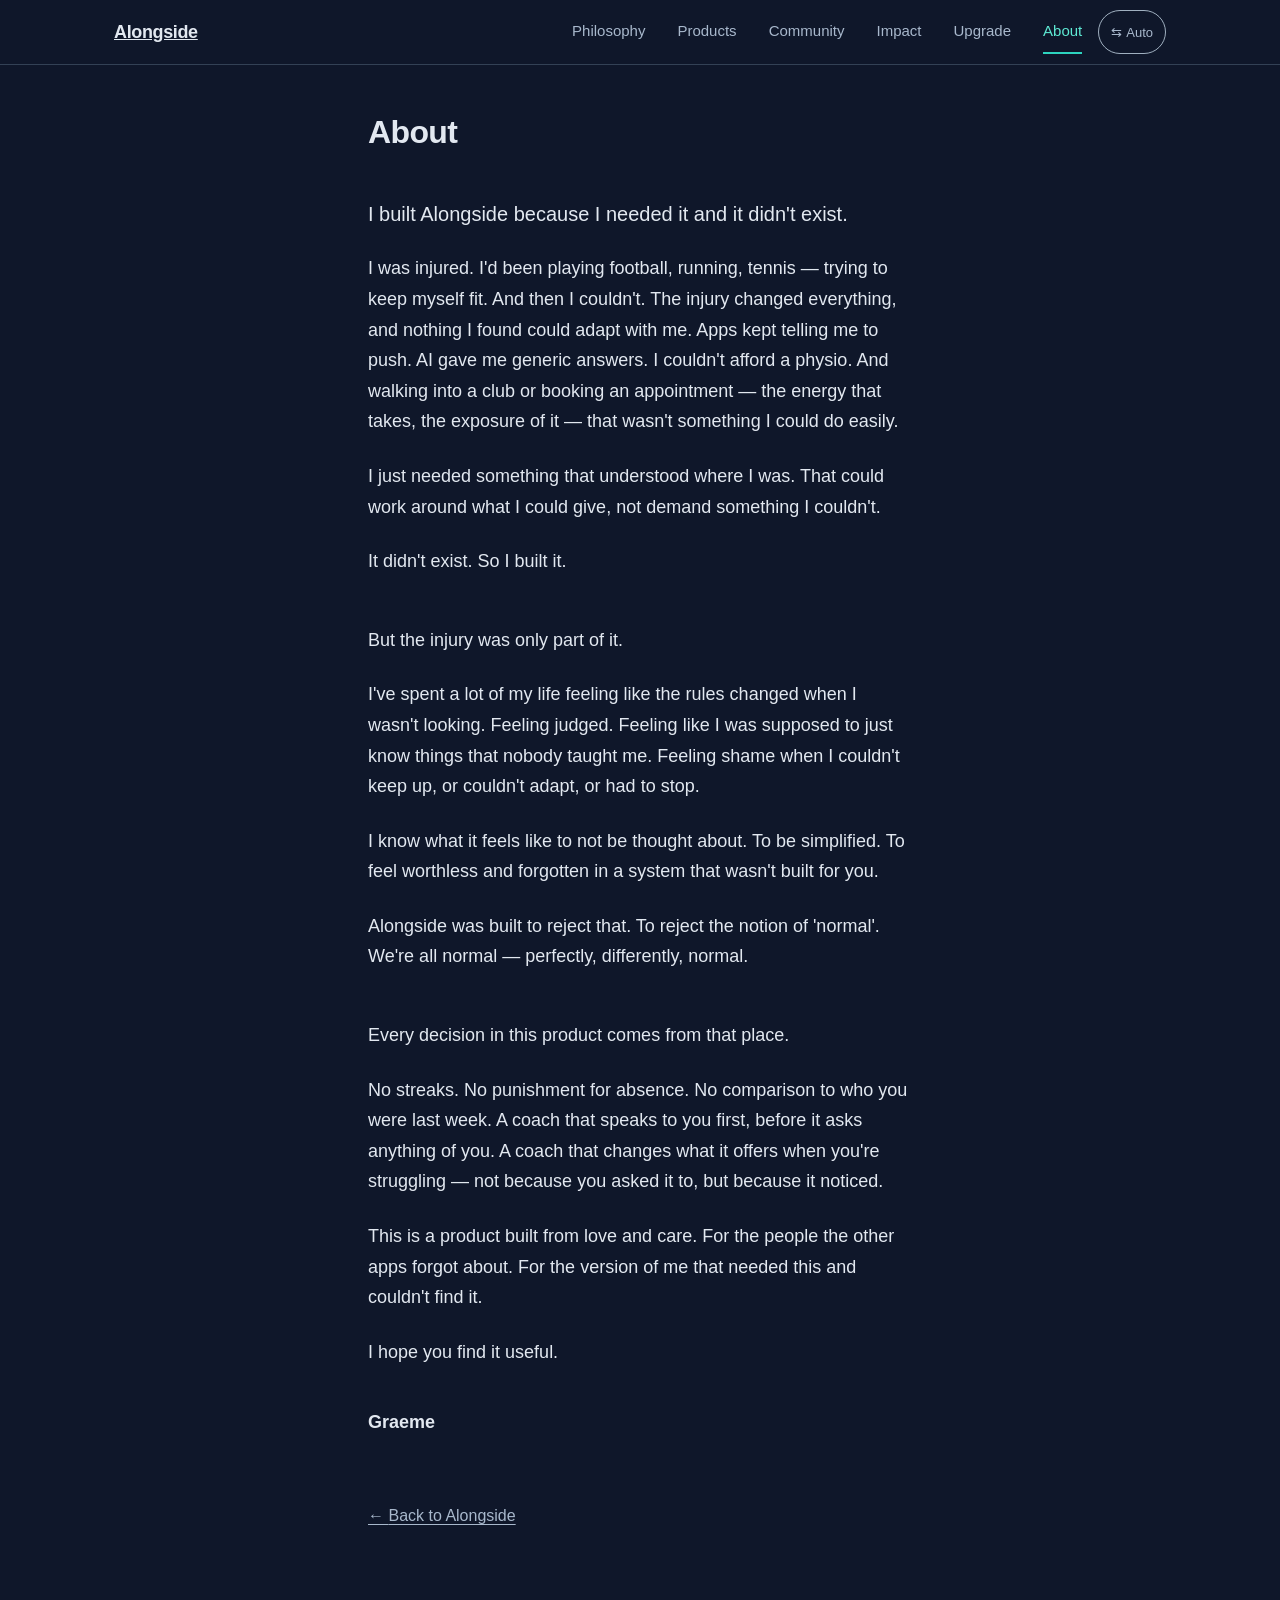
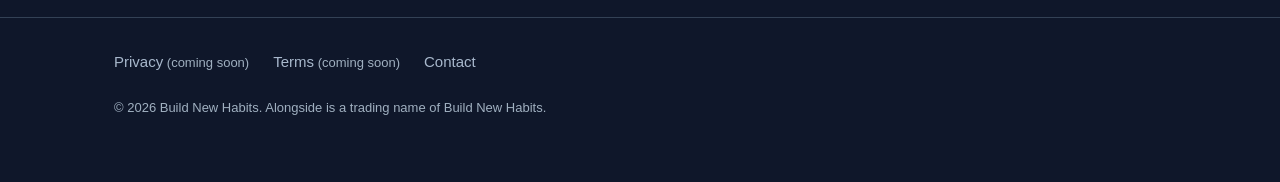
==== commit 9d866abc: "Domain-migration prep: make all paths host-agnostic The site is served two different ways: GitHub Pa" ====
--- a/about/index.html
+++ b/about/index.html
@@ -1,8 +1,11 @@
 <!DOCTYPE html>
 <!--
   about/index.html
-  10 Aug 2026 v1
+  10 Aug 2026 v2
 
+  v2 — Back link changed from an absolute "/website/" to a relative
+    "../", so it resolves correctly under both the github.io path prefix
+    and the custom domain root. site.js ?v= bumped to 9.
   v1 — Initial build, from alongside_about_page_architecture_09jul2026_v1.
     The copy in that document is marked "The Copy — Confirmed and Locked"
     and is reproduced here verbatim. Nothing added, nothing trimmed.
@@ -135,7 +138,7 @@
         </section>
 
         <p class="about__back">
-          <a href="/website/"><span aria-hidden="true">&larr; </span>Back to Alongside</a>
+          <a href="../"><span aria-hidden="true">&larr; </span>Back to Alongside</a>
         </p>
 
       </article>
@@ -145,6 +148,6 @@
   <div id="site-footer"></div>
 
   <script src="../js/layout.js?v=1"></script>
-  <script src="../js/site.js?v=8"></script>
+  <script src="../js/site.js?v=9"></script>
 </body>
 </html>
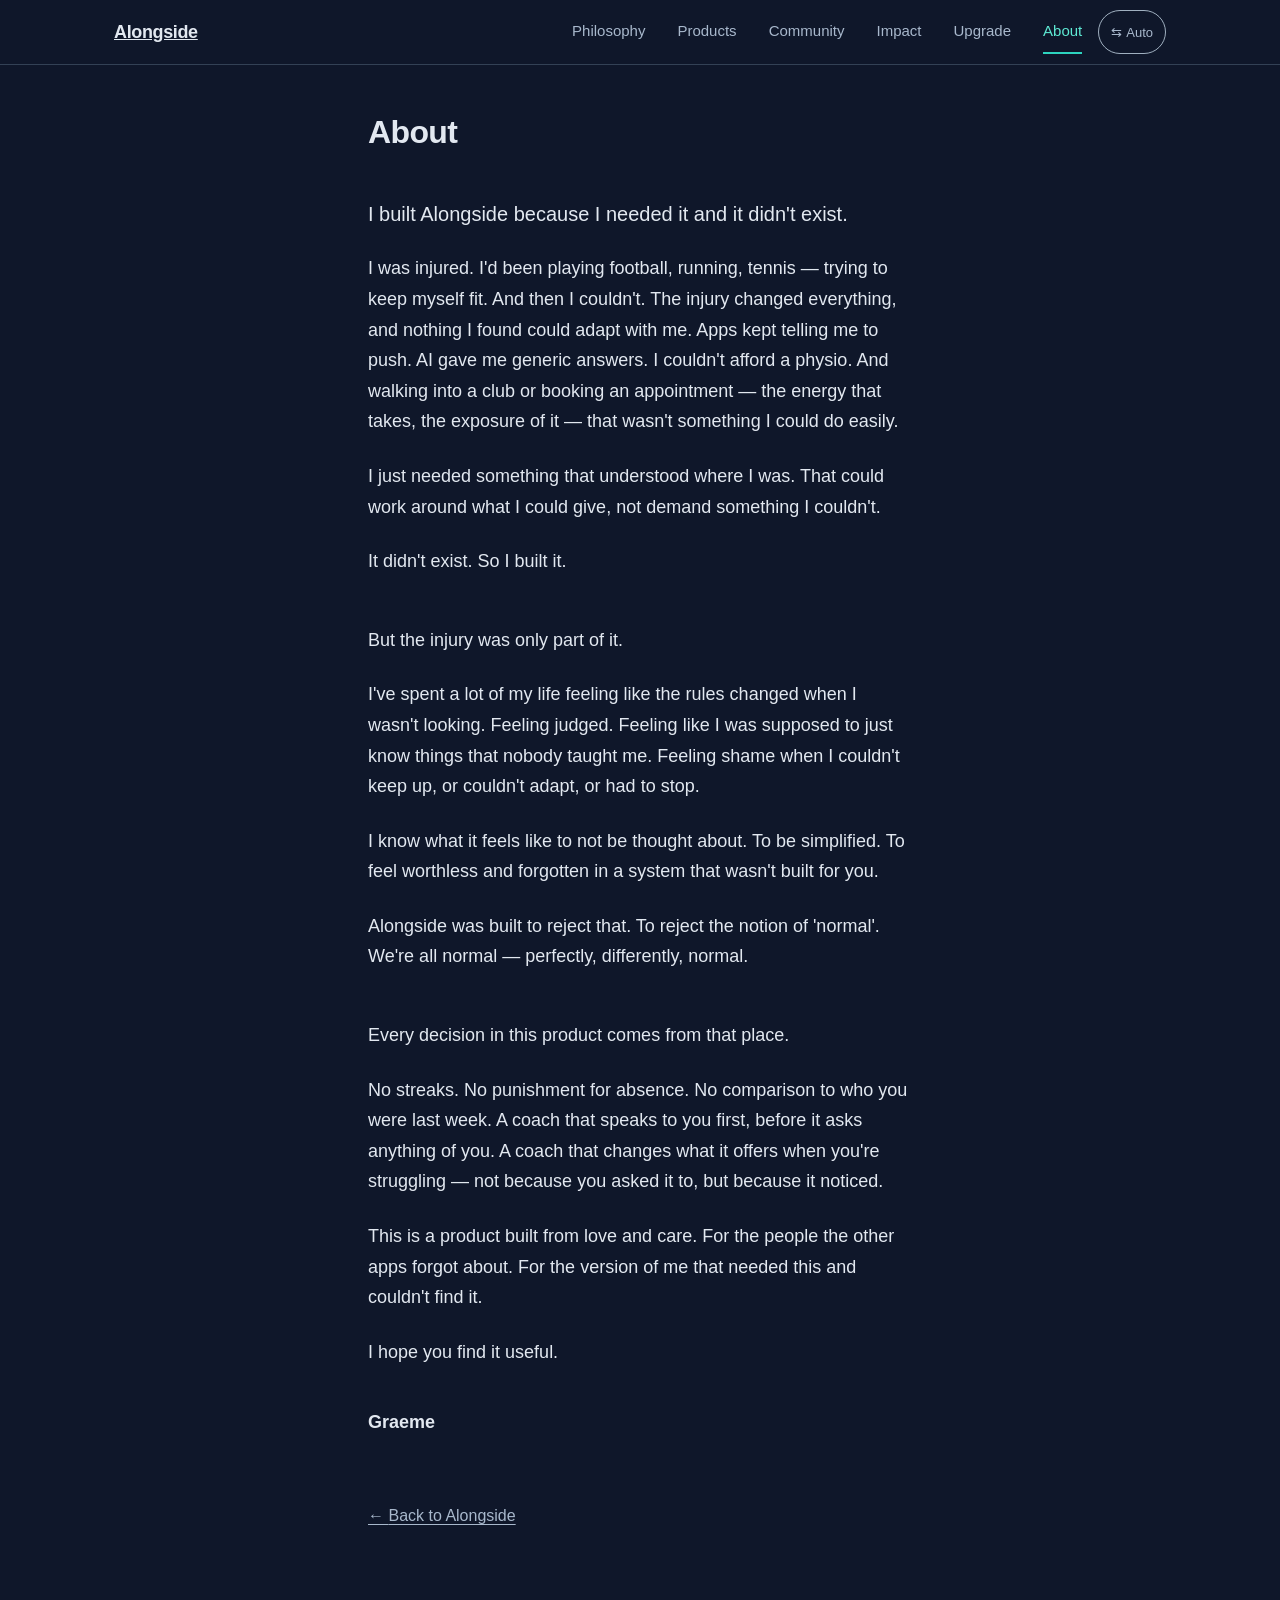
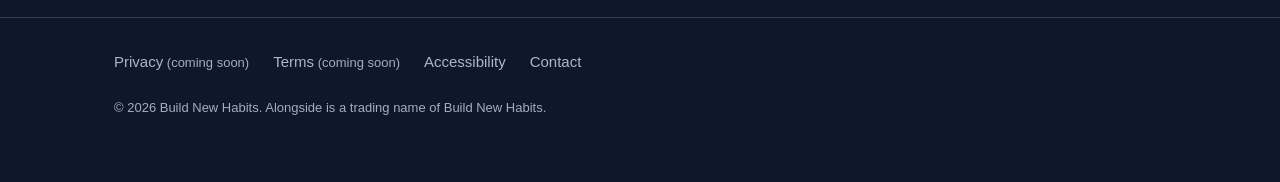
==== commit d9e61519: "WEB-CLAIMS: the site says only what the app does; accessibility statement No "detects the early sign" ====
--- a/about/index.html
+++ b/about/index.html
@@ -1,7 +1,10 @@
 <!DOCTYPE html>
 <!--
   about/index.html
-  10 Aug 2026 v2
+  18 Oct 2026 v3
+
+  v3 — No content change. site.css ?v=24 and site.js ?v=10 (Accessibility
+    statement linked from the footer).
 
   v2 — Back link changed from an absolute "/website/" to a relative
     "../", so it resolves correctly under both the github.io path prefix
@@ -50,7 +53,7 @@
   <meta name="viewport" content="width=device-width, initial-scale=1.0">
   <title>About | Alongside</title>
   <meta name="description" content="I built Alongside because I needed it and it didn't exist. Graeme, founder of Build New Habits.">
-  <link rel="stylesheet" href="../css/site.css?v=22">
+  <link rel="stylesheet" href="../css/site.css?v=24">
 </head>
 <body>
   <a class="skip-link" href="#main-content">Skip to main content</a>
@@ -148,6 +151,6 @@
   <div id="site-footer"></div>
 
   <script src="../js/layout.js?v=1"></script>
-  <script src="../js/site.js?v=9"></script>
+  <script src="../js/site.js?v=10"></script>
 </body>
 </html>
--- a/css/site.css
+++ b/css/site.css
@@ -1,4 +1,22 @@
 /* site.css
+ * 18 Oct 2026 v24
+ *
+ * v24 — WEB-CLAIMS. .persona-card__quote becomes .persona-card__want
+ *   (upright, not italic: a plain sentence about a made-up person, not a
+ *   quotation); .persona-card__narrative removed with the invented
+ *   stories it styled; .persona-intro--note for the line saying the
+ *   people are made up; the comparison table's scroll area shows focus.
+ *   Home: .belonging__voices styles list items, not blockquotes (the
+ *   lines are no longer quotations). .a11y-statement for the new
+ *   /accessibility/ page. On a phone the comparison's row names wrap so
+ *   the Plan column is on screen.
+ *
+ * v23 — NAME-1. .tier-tag--personal renamed .tier-tag--plan. The paid
+ *   tier is "the Plan" across the product family from 18 Aug; the app
+ *   shipped the rename the same day (js/auth.js v2) and a public site
+ *   saying "Personal" beside an app saying "Plan" is two names for one
+ *   tier, which is exactly what that decision existed to prevent.
+ *
  * 10 Aug 2026 v22
  *
  * v22 — About page built. New .about block at the end of this file.
@@ -1212,14 +1230,19 @@
   margin: 0;
 }
 
-.belonging__voices blockquote {
+.belonging__voices-lead {
+  margin: 0 0 var(--space-3);
+  font-weight: var(--font-semibold);
+  color: var(--color-text);
+}
+
+.belonging__voices li {
   margin: 0;
   padding: var(--space-4);
   background: var(--color-bg-card);
   border-radius: var(--radius-md);
   border-left: 3px solid var(--color-primary);
   color: var(--color-text-secondary);
-  font-style: italic;
 }
 
 /* Movement 3 — Main Street */
@@ -1640,12 +1663,16 @@
   gap: var(--space-4);
 }
 
-.persona-card__quote {
+.persona-card__want {
   font-size: var(--text-lg);
-  font-style: italic;
   line-height: var(--leading-relaxed);
   color: var(--color-text);
   margin: 0;
+}
+
+.persona-intro--note {
+  font-size: var(--text-base);
+  padding-top: 0;
 }
 
 .persona-card__label {
@@ -1686,26 +1713,22 @@
   border: 1px solid var(--color-primary-light);
 }
 
-.tier-tag--personal {
+/* NAME-1, 18 Aug 2026. Renamed with the copy it styles. A class called
+   --personal printing the word "Plan" is the next reader's confusion,
+   and this is the whole of its usage: two files, one rule. */
+.tier-tag--plan {
   color: var(--color-gold);
   border: 1px solid var(--color-gold);
-}
-
-.persona-card__narrative {
-  border-top: 1px solid var(--color-border-light);
-  padding-top: var(--space-4);
-}
-
-.persona-card__narrative p {
-  color: var(--color-text);
-  line-height: var(--leading-relaxed);
-  margin: 0;
-  font-style: italic;
 }
 
 .comparison-table-wrap {
   overflow-x: auto;
   margin: var(--space-4) 0;
+}
+
+.comparison-table-wrap:focus-visible {
+  outline: 3px solid var(--color-primary-light);
+  outline-offset: 2px;
 }
 
 .comparison-table {
@@ -1733,7 +1756,7 @@
   color: var(--color-primary-light);
 }
 
-.comparison-table thead th.comparison-table__personal {
+.comparison-table thead th.comparison-table__plan {
   color: var(--color-gold);
 }
 
@@ -1756,6 +1779,24 @@
 .comparison-table th:last-child,
 .comparison-table td:last-child {
   border-right: none;
+}
+
+/* v24. On a phone all three columns fit: the row names wrap instead of
+   pushing the Plan column off the side. Still a real table, so a screen
+   reader keeps its row and column headings. */
+@media (max-width: 560px) {
+  .comparison-table th,
+  .comparison-table td {
+    padding: var(--space-3) var(--space-2);
+  }
+  .comparison-table thead th {
+    font-size: var(--text-lg);
+  }
+  .comparison-table tbody th[scope="row"] {
+    white-space: normal;
+    font-size: var(--text-sm);
+    width: 28%;
+  }
 }
 
 .upgrade-product-label--teal {
@@ -1985,3 +2026,36 @@
   text-decoration: underline;
   text-underline-offset: 3px;
 }
+
+/* ========================================
+   ACCESSIBILITY STATEMENT (v24, A-10 first part)
+   Uses the About page's reading column; adds visible headings and lists.
+   ======================================== */
+
+.a11y-statement h2 {
+  margin: 0 0 var(--space-4) 0;
+}
+
+.a11y-statement ul {
+  margin: 0 0 var(--space-5) 0;
+  padding-left: var(--space-5);
+  font-size: var(--text-lg);
+  line-height: var(--leading-relaxed);
+  color: var(--color-text);
+}
+
+.a11y-statement li {
+  margin-bottom: var(--space-3);
+}
+
+.a11y-statement__address {
+  font-weight: var(--font-semibold);
+  overflow-wrap: anywhere;
+  user-select: all;
+}
+
+.about .a11y-statement__date {
+  margin-top: var(--space-8);
+  font-size: var(--text-base);
+  color: var(--color-text-secondary);
+}
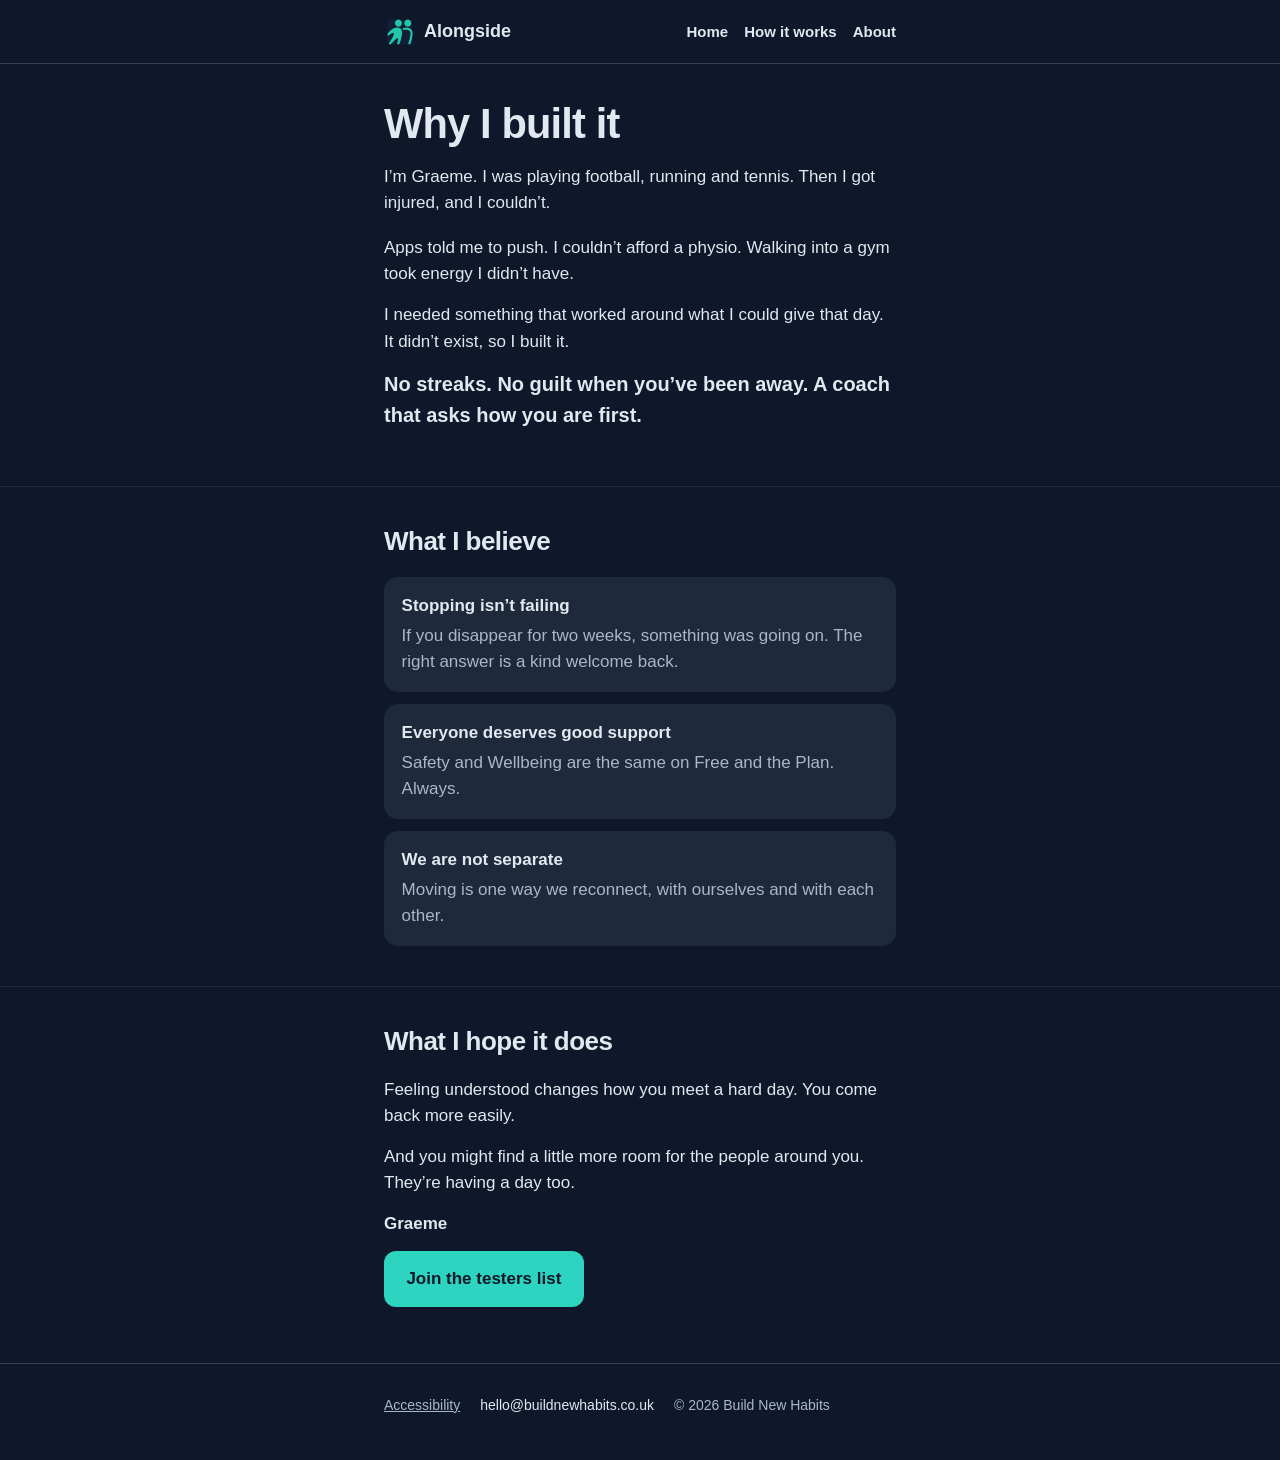
==== commit 2621de15: "WEB-TRIM: Home, How it works and About; six old pages send you on Graeme, 07 Nov: "far far far too m" ====
--- a/about/index.html
+++ b/about/index.html
@@ -1,156 +1,67 @@
 <!DOCTYPE html>
 <!--
   about/index.html
-  18 Oct 2026 v3
+  07 Nov 2026 v4
 
-  v3 — No content change. site.css ?v=24 and site.js ?v=10 (Accessibility
-    statement linked from the footer).
-
-  v2 — Back link changed from an absolute "/website/" to a relative
-    "../", so it resolves correctly under both the github.io path prefix
-    and the custom domain root. site.js ?v= bumped to 9.
-  v1 — Initial build, from alongside_about_page_architecture_09jul2026_v1.
-    The copy in that document is marked "The Copy — Confirmed and Locked"
-    and is reproduced here verbatim. Nothing added, nothing trimmed.
-
-  Alongside — About page.
-  Route: /about/
-
-  Design notes honoured from the locked document:
-  - No coach voice. No Alongside design language beyond the wordmark in
-    the shared nav. This page is deliberately plainer than every other
-    page on the site — no teal emphasis lines, no dividers, no cards.
-  - No CTA at the bottom. No button, no "get early access". Just the
-    sign-off and silence, then one quiet back link.
-  - No bullet points. No headings within the copy. Pure prose.
-  - The sign-off is "Graeme" alone, as written.
-
-  THE PHOTOGRAPH — deliberately not built yet.
-  The locked document specifies a photograph above or beside the copy
-  ("She sees Graeme before she reads him"): Graeme looking out over the
-  Somerset countryside, outward-facing, connected to place. That image
-  does not exist yet. A grey placeholder box would read as a broken page
-  rather than an unfinished one, so no <img> has been added. The markup
-  and CSS are structured so the real photograph drops straight in above
-  the h1 with no other change. Locked alt text is already recorded in
-  the architecture document and should be used verbatim when it lands.
-
-  The h1 ("About") is a label, not copy. The locked document specifies no
-  page title, and a page needs exactly one h1 for WCAG 2.2 AA heading
-  structure — same call made on the philosophy page. Easily changed.
-
-  Section headings are visually hidden: the locked design notes forbid
-  headings within the copy, while WCAG requires a navigable heading
-  structure. Hidden h2s satisfy both.
-
-  Note: the architecture document's own header says "Build New Habits
-  Ltd". Build New Habits is an unregistered sole trader — that wording is
-  deliberately not reproduced anywhere on this page.
+  v4 — WEB-TRIM (master schedule row 9b). About and a short Philosophy in
+    one page, from the approved About mock-up v1 (07 Nov): why it was built,
+    three beliefs, and what it is hoped to do, with empathy transfer said
+    lightly. About 180 words, from About 461 and Philosophy 954 (both
+    archived in BNH-Files, Archive/website_web-trim_07nov2026/
+    live-before-48cf877/, with the locked July copy). Philosophy now sends
+    you here. Taken out as inaccurate: "because it noticed" (the coach
+    responds to the check-in; it does not notice on its own).
+    The photograph still waits; it goes above the heading when it exists.
+  v3 — 18 Oct 2026. site.css ?v=24, site.js ?v=10.
 -->
 <html lang="en-GB">
 <head>
   <meta charset="UTF-8">
-  <meta name="viewport" content="width=device-width, initial-scale=1.0">
+  <meta name="viewport" content="width=device-width, initial-scale=1.0, viewport-fit=cover">
   <title>About | Alongside</title>
-  <meta name="description" content="I built Alongside because I needed it and it didn't exist. Graeme, founder of Build New Habits.">
-  <link rel="stylesheet" href="../css/site.css?v=24">
+  <meta name="description" content="Why Alongside exists, and what it believes. Graeme, founder of Build New Habits.">
+  <link rel="icon" href="../assets/logo.png">
+  <link rel="stylesheet" href="../css/main.css?v=1">
 </head>
 <body>
   <a class="skip-link" href="#main-content">Skip to main content</a>
-
   <div id="site-nav"></div>
 
-  <main id="main-content">
-    <div class="container">
-      <article class="about">
-
-        <!-- PHOTOGRAPH DROPS IN HERE, above the h1. See the build note above. -->
-
-        <h1 id="page-title">About</h1>
-
-        <section aria-labelledby="about-1">
-          <h2 id="about-1" class="visually-hidden">Why I built it</h2>
-
-          <p class="about__opening">
-            I built Alongside because I needed it and it didn't exist.
-          </p>
-
-          <p>
-            I was injured. I'd been playing football, running, tennis — trying
-            to keep myself fit. And then I couldn't. The injury changed
-            everything, and nothing I found could adapt with me. Apps kept
-            telling me to push. AI gave me generic answers. I couldn't afford a
-            physio. And walking into a club or booking an appointment — the
-            energy that takes, the exposure of it — that wasn't something I
-            could do easily.
-          </p>
-
-          <p>
-            I just needed something that understood where I was. That could
-            work around what I could give, not demand something I couldn't.
-          </p>
-
-          <p>It didn't exist. So I built it.</p>
-        </section>
-
-        <section aria-labelledby="about-2">
-          <h2 id="about-2" class="visually-hidden">The rest of it</h2>
-
-          <p>But the injury was only part of it.</p>
-
-          <p>
-            I've spent a lot of my life feeling like the rules changed when I
-            wasn't looking. Feeling judged. Feeling like I was supposed to just
-            know things that nobody taught me. Feeling shame when I couldn't
-            keep up, or couldn't adapt, or had to stop.
-          </p>
-
-          <p>
-            I know what it feels like to not be thought about. To be
-            simplified. To feel worthless and forgotten in a system that wasn't
-            built for you.
-          </p>
-
-          <p>
-            Alongside was built to reject that. To reject the notion of
-            'normal'. We're all normal — perfectly, differently, normal.
-          </p>
-        </section>
-
-        <section aria-labelledby="about-3">
-          <h2 id="about-3" class="visually-hidden">What it comes from</h2>
-
-          <p>Every decision in this product comes from that place.</p>
-
-          <p>
-            No streaks. No punishment for absence. No comparison to who you
-            were last week. A coach that speaks to you first, before it asks
-            anything of you. A coach that changes what it offers when you're
-            struggling — not because you asked it to, but because it noticed.
-          </p>
-
-          <p>
-            This is a product built from love and care. For the people the
-            other apps forgot about. For the version of me that needed this and
-            couldn't find it.
-          </p>
-
-          <p>I hope you find it useful.</p>
-
-          <p class="about__signoff">Graeme</p>
-        </section>
-
-        <p class="about__back">
-          <a href="../"><span aria-hidden="true">&larr; </span>Back to Alongside</a>
-        </p>
-
-      </article>
+  <main id="main-content" class="page">
+    <div class="wrap">
+      <h1>Why I built it</h1>
+      <p>I&rsquo;m Graeme. I was playing football, running and tennis. Then I got injured, and I couldn&rsquo;t.</p>
     </div>
+    <section aria-labelledby="story-h">
+      <div class="wrap">
+        <h2 id="story-h" class="visually-hidden">My story</h2>
+        <p>Apps told me to push. I couldn&rsquo;t afford a physio. Walking into a gym took energy I didn&rsquo;t have.</p>
+        <p>I needed something that worked around what I could give that day. It didn&rsquo;t exist, so I built it.</p>
+        <p class="big">No streaks. No guilt when you&rsquo;ve been away. A coach that asks how you are first.</p>
+      </div>
+    </section>
+    <section aria-labelledby="believe-h">
+      <div class="wrap">
+        <h2 id="believe-h">What I believe</h2>
+        <ul class="beliefs">
+          <li><strong>Stopping isn&rsquo;t failing</strong><span>If you disappear for two weeks, something was going on. The right answer is a kind welcome back.</span></li>
+          <li><strong>Everyone deserves good support</strong><span>Safety and Wellbeing are the same on Free and the Plan. Always.</span></li>
+          <li><strong>We are not separate</strong><span>Moving is one way we reconnect, with ourselves and with each other.</span></li>
+        </ul>
+      </div>
+    </section>
+    <section aria-labelledby="hope-h">
+      <div class="wrap">
+        <h2 id="hope-h">What I hope it does</h2>
+        <p>Feeling understood changes how you meet a hard day. You come back more easily.</p>
+        <p>And you might find a little more room for the people around you. They&rsquo;re having a day too.</p>
+        <p class="sig">Graeme</p>
+        <a class="cta" href="../#join">Join the testers list</a>
+      </div>
+    </section>
   </main>
 
   <div id="site-footer"></div>
-
-  <script src="../js/layout.js?v=1"></script>
-  <script src="../js/site.js?v=10"></script>
+  <script src="../js/site.js?v=11"></script>
 </body>
 </html>
--- a/css/main.css
+++ b/css/main.css
@@ -0,0 +1,162 @@
+/* css/main.css
+ * 07 Nov 2026 v1
+ *
+ * WEB-TRIM (master schedule row 9b). One stylesheet for the whole site,
+ * from the approved mock-ups (Home v3, How it works v2, About v1, 07 Nov).
+ * Replaces site.css (archived in BNH-Files). Dark, one column, phone first.
+ * WCAG 2.2 AA: text contrast checked on every token pair used for text;
+ * every control at least 44px; focus always visible; reduced motion honoured.
+ */
+
+/* Layout: one column; each band is one idea, about one phone screen at most. */
+:root {
+  --bg-deep: #0F172A;
+  --bg: #1E293B;
+  --card: #334155;
+  --text: #E2E8F0;
+  --text-2: #A8B8CC;
+  --teal: #2DD4BF;
+  --border: #475569;
+  --ink: #0F172A;
+  --note-bg: #3B2F0B;
+  --note-text: #FDE68A;
+  --font: 'Inter', -apple-system, BlinkMacSystemFont, 'Segoe UI', Roboto, sans-serif;
+  color-scheme: dark;
+}
+
+* { box-sizing: border-box; }
+[hidden] { display: none !important; }
+html { -webkit-text-size-adjust: 100%; }
+body { margin: 0; background: var(--bg-deep); color: var(--text); font-family: var(--font); font-size: 1.0625rem; line-height: 1.55; }
+img, video { max-width: 100%; }
+a { color: var(--teal); }
+:focus-visible { outline: 3px solid var(--teal); outline-offset: 3px; border-radius: 4px; }
+@media (prefers-reduced-motion: no-preference) { html { scroll-behavior: smooth; } }
+
+.wrap { max-width: 34rem; margin: 0 auto; padding-left: max(16px, env(safe-area-inset-left, 0px)); padding-right: max(16px, env(safe-area-inset-right, 0px)); }
+.wrap.wide { max-width: 40rem; }
+.skip-link { position: absolute; left: -999px; }
+.skip-link:focus { left: 16px; top: 16px; background: var(--teal); color: var(--ink); padding: .5rem .75rem; z-index: 20; }
+.visually-hidden { position: absolute; width: 1px; height: 1px; overflow: hidden; clip: rect(0 0 0 0); white-space: nowrap; }
+h1, h2, h3 { text-wrap: balance; letter-spacing: -0.02em; line-height: 1.15; margin: 0; }
+h1 { font-size: clamp(2rem, 8vw, 2.6rem); font-weight: 800; }
+h2 { font-size: 1.625rem; font-weight: 750; margin-bottom: 1.25rem; }
+p { margin: 0; }
+
+/* Header and footer (built by js/site.js) */
+.site-header { border-bottom: 1px solid var(--card); }
+.site-header .wrap { display: flex; flex-wrap: wrap; align-items: center; justify-content: space-between; gap: .25rem 1rem; padding-block: .6rem; }
+.brand { display: flex; align-items: center; gap: .5rem; color: var(--text); text-decoration: none; font-weight: 700; font-size: 1.125rem; min-height: 44px; }
+.brand img { width: 32px; height: 32px; border-radius: 8px; }
+.nav-links { list-style: none; margin: 0; padding: 0; display: flex; flex-wrap: wrap; gap: 0 1rem; }
+.nav-links a { display: inline-flex; align-items: center; min-height: 44px; color: var(--text); text-decoration: none; font-weight: 600; font-size: .9375rem; }
+.nav-links a[aria-current="page"] { color: var(--teal); text-decoration: underline; text-underline-offset: 6px; }
+.site-footer { border-top: 1px solid var(--card); color: var(--text-2); font-size: .875rem; margin-top: 1rem; }
+.site-footer .wrap { padding-block: 1.25rem 2rem; display: flex; flex-wrap: wrap; align-items: center; gap: .25rem 1.25rem; }
+.site-footer a { color: var(--text-2); display: inline-flex; align-items: center; min-height: 44px; }
+.email { user-select: all; color: var(--text); }
+
+/* Shared pieces */
+section { padding-block: 2.5rem; }
+section + section, .hero + section, .top + section { border-top: 1px solid var(--bg); }
+.cta { display: inline-flex; align-items: center; justify-content: center; background: var(--teal); color: var(--ink); text-decoration: none; padding: .9rem 1.4rem; border-radius: 12px; min-height: 52px; justify-self: start; border: 0; font: inherit; font-weight: 700; cursor: pointer; }
+.cta:disabled { cursor: not-allowed; }
+.small { color: var(--text-2); font-size: .875rem; }
+.more { display: inline-block; margin-top: 1rem; font-weight: 600; padding-block: .5rem; }
+
+/* Free / Plan switch (Home and How it works) */
+.switch { display: inline-grid; grid-template-columns: 1fr 1fr; background: var(--bg-deep); border: 1px solid var(--border); border-radius: 16px; padding: 4px; gap: 4px; width: min(100%, 360px); }
+.switch button { font: inherit; border: 0; border-radius: 12px; padding: .5rem .75rem; min-height: 52px; background: transparent; color: var(--text-2); cursor: pointer; display: grid; gap: .1rem; justify-items: center; align-content: center; }
+.switch button span:first-child { font-weight: 700; }
+.switch .p { font-size: .875rem; font-weight: 600; }
+.switch button[aria-pressed="true"] { background: var(--teal); color: var(--ink); }
+video { width: min(100%, 300px); aspect-ratio: 9 / 16; border-radius: 16px; background: var(--bg-deep); display: block; }
+details { width: 100%; background: var(--bg-deep); border-radius: 12px; padding: .65rem .9rem; text-align: left; }
+summary { cursor: pointer; font-weight: 600; min-height: 32px; }
+details ol { margin: .5rem 0 0; padding-left: 1.25rem; color: var(--text-2); display: grid; gap: .25rem; }
+
+/* Tick tables */
+.table-wrap { overflow-x: auto; width: 100%; }
+table { width: 100%; border-collapse: collapse; font-size: .9375rem; }
+caption { text-align: left; color: var(--text-2); padding-bottom: .5rem; font-size: .875rem; }
+th, td { padding: .7rem .5rem; border-bottom: 1px solid var(--card); vertical-align: top; text-align: left; }
+thead th + th, td { text-align: center; width: 24%; }
+tbody th { font-weight: 500; }
+.price td, .price th { font-weight: 700; color: var(--text); }
+.yes { color: var(--teal); font-weight: 800; font-size: 1.1rem; }
+.no { color: var(--text-2); }
+col.on { background: rgba(45, 212, 191, .08); }
+.early { margin-top: 1rem; border: 2px solid var(--teal); border-radius: 14px; padding: 1rem 1.1rem; display: grid; gap: .3rem; }
+.early strong { font-size: 1.125rem; }
+.early p { color: var(--text-2); }
+
+/* Home */
+.hero .wrap { padding-block: 2.25rem 2.5rem; display: grid; gap: 1.1rem; }
+.hero h1 { font-size: clamp(2.1rem, 9vw, 2.75rem); }
+.lede { font-size: 1.1875rem; font-weight: 600; }
+.for { color: var(--text-2); }
+.facts { display: flex; flex-wrap: wrap; gap: .5rem; margin: 0; padding: 0; list-style: none; }
+.facts li { font-size: .875rem; border: 1px solid var(--border); border-radius: 999px; padding: .3rem .75rem; }
+.familiar { list-style: none; margin: 0 0 1.25rem; padding: 0; display: grid; gap: .6rem; }
+.familiar li { background: var(--bg); border-radius: 12px; padding: .8rem 1rem; }
+.answer { font-size: 1.25rem; font-weight: 700; }
+.see { display: grid; gap: 1rem; justify-items: center; text-align: center; }
+.see .hint { color: var(--text-2); font-size: .9375rem; }
+.coach-card { background: var(--bg); border-radius: 16px; padding: 1.25rem; display: grid; gap: .6rem; }
+.coach-card .when { font-size: .875rem; color: var(--text-2); }
+.coach-bubble__message { font-size: 1.1875rem; font-weight: 600; }
+.never { list-style: none; margin: 0; padding: 0; display: grid; gap: .75rem; }
+.never li { display: flex; gap: .75rem; align-items: baseline; font-weight: 600; }
+.never li::before { content: "\2713"; color: var(--teal); font-weight: 800; }
+.me { display: grid; grid-template-columns: 4.5rem 1fr; gap: 1rem; align-items: center; }
+.photo { width: 4.5rem; height: 4.5rem; border-radius: 50%; border: 2px dashed var(--border); }
+form { display: grid; gap: .75rem; }
+label { font-weight: 600; }
+input[type=email] { font: inherit; padding: .8rem .9rem; border-radius: 10px; border: 1px solid var(--border); background: var(--bg); color: var(--text); min-height: 48px; }
+.check { display: flex; gap: .6rem; align-items: flex-start; font-weight: 400; color: var(--text-2); font-size: .9375rem; }
+.check input { width: 1.25rem; height: 1.25rem; margin-top: .15rem; accent-color: var(--teal); }
+
+/* How it works */
+.top { padding-block: 2.25rem 1.5rem; display: grid; gap: 1rem; }
+.two { display: grid; gap: .75rem; grid-template-columns: 1fr; }
+@media (min-width: 34rem) { .two { grid-template-columns: 1fr 1fr; } }
+.coach-type { border: 1px solid var(--border); border-radius: 14px; padding: 1rem 1.1rem; display: grid; gap: .3rem; }
+.coach-type.plan { border: 2px solid var(--teal); }
+.coach-type h2 { font-size: 1.125rem; margin: 0; }
+.coach-type p { color: var(--text-2); }
+.pick { padding-block: .5rem 1.5rem; }
+.pick h2 { font-size: 1.375rem; margin-bottom: .75rem; }
+.items { display: grid; gap: .6rem; }
+.item { border: 1px solid var(--card); border-radius: 16px; background: var(--bg); }
+.item h3 { font-size: 1rem; }
+.opener { width: 100%; font: inherit; font-size: 1.0625rem; font-weight: 700; text-align: left; background: none; border: 0; color: var(--text); padding: .9rem 1rem; min-height: 52px; display: flex; justify-content: space-between; align-items: center; gap: 1rem; cursor: pointer; border-radius: 16px; scroll-margin-top: 12px; }
+.opener::after { content: "+"; font-size: 1.5rem; line-height: 1; color: var(--teal); }
+.opener[aria-expanded="true"] { color: var(--teal); }
+.opener[aria-expanded="true"]::after { content: "\2212"; }
+.item:has(.opener[aria-expanded="true"]) { border-color: var(--teal); }
+.panel { padding: 0 1rem 1.25rem; display: grid; gap: .9rem; justify-items: center; }
+.intro { color: var(--text-2); justify-self: stretch; }
+.yearly { margin-top: -.5rem; color: var(--text-2); font-size: .875rem; }
+.end { padding-block: 1rem 2.5rem; display: grid; gap: 1rem; }
+
+/* About and prose pages */
+.page .wrap { padding-block: 2.25rem 0; }
+.page section .wrap { padding-block: 0; }
+.page > .wrap + section { padding-top: .25rem; border-top: 0; }
+.page h1 { margin-bottom: 1rem; }
+.page p { margin-bottom: .9rem; }
+.big { font-size: 1.25rem; font-weight: 700; }
+.beliefs { list-style: none; margin: 0; padding: 0; display: grid; gap: .75rem; }
+.beliefs li { background: var(--bg); border-radius: 14px; padding: 1rem 1.1rem; display: grid; gap: .25rem; }
+.beliefs strong { font-size: 1.0625rem; }
+.beliefs span { color: var(--text-2); }
+.sig { font-weight: 700; }
+.prose { padding-block: 2.25rem 2.5rem; }
+.prose h1 { margin-bottom: 1rem; }
+.prose h2 { font-size: 1.25rem; margin: 1.75rem 0 .6rem; }
+.prose p, .prose li { color: var(--text); }
+.prose p + p { margin-top: .75rem; }
+.prose ul { padding-left: 1.25rem; display: grid; gap: .4rem; margin: 0; }
+
+/* Retired pages (redirects) */
+.moved { padding-block: 3rem; display: grid; gap: 1rem; }
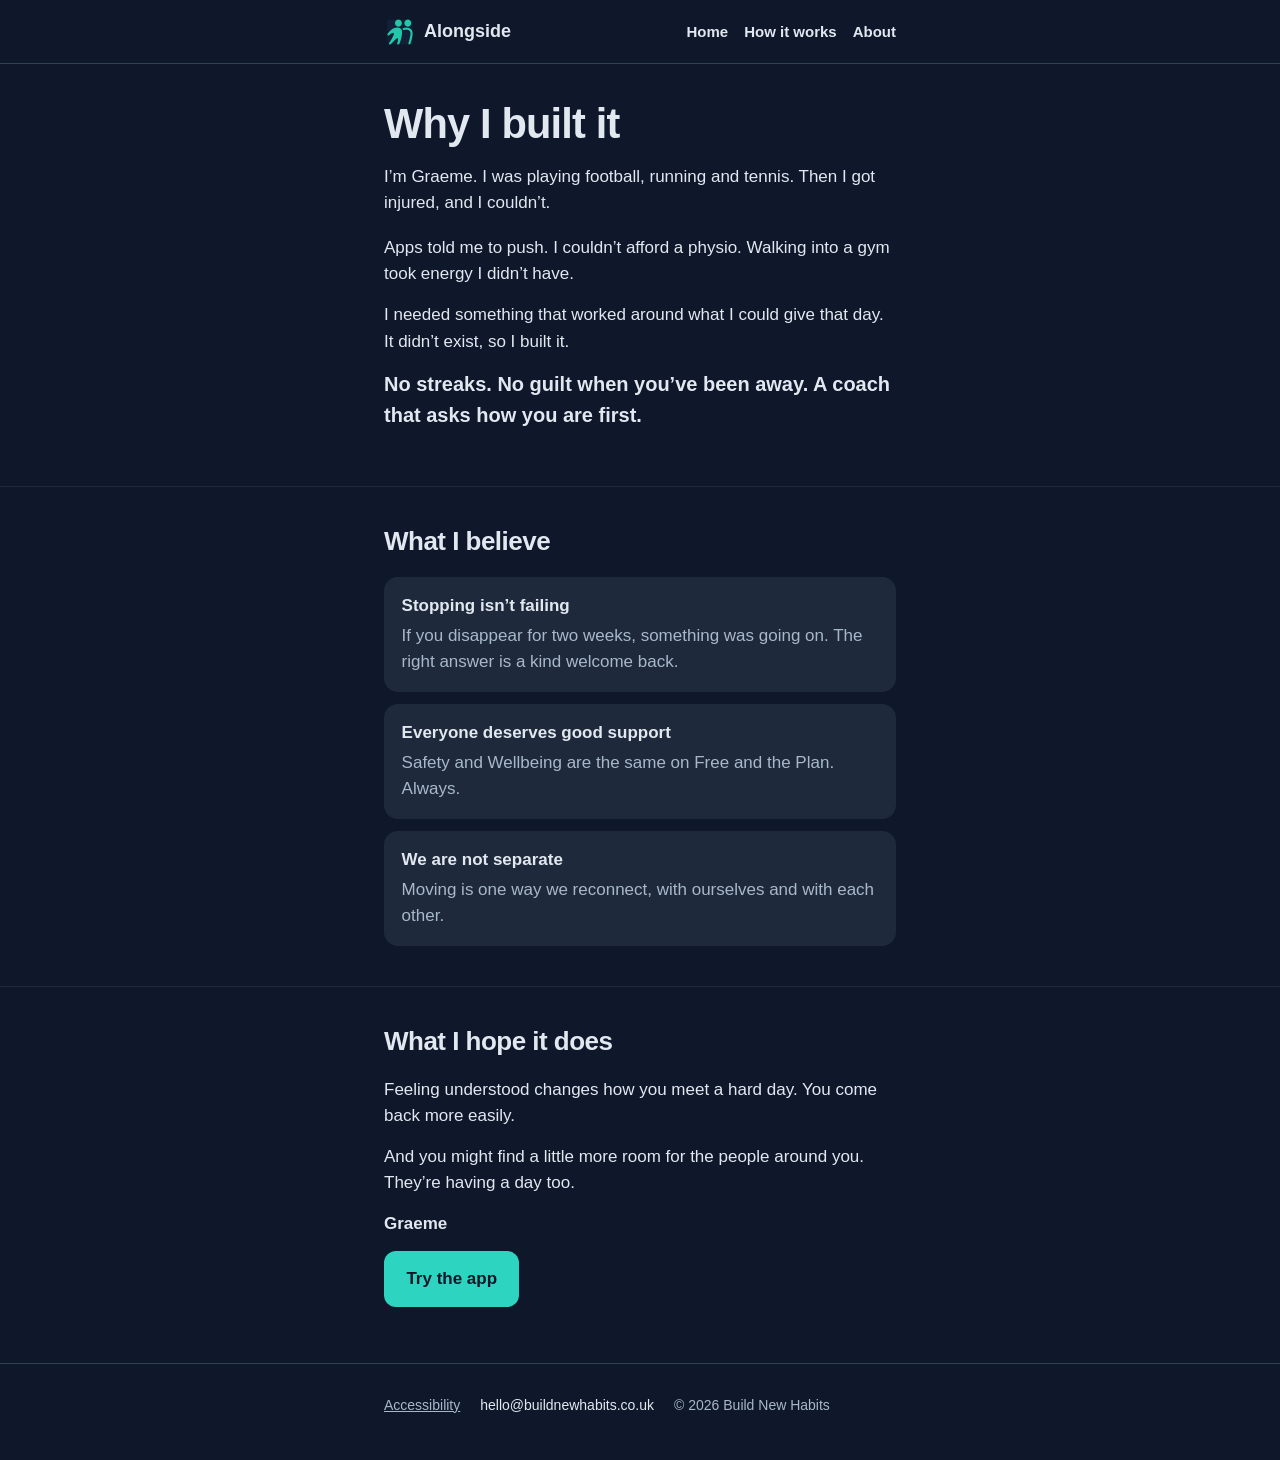
==== commit 5fe2bca2: "Try the app: the site links the app for friends to try, with install steps Graeme, 07 Nov: link the " ====
--- a/about/index.html
+++ b/about/index.html
@@ -1,7 +1,9 @@
 <!DOCTYPE html>
 <!--
   about/index.html
-  07 Nov 2026 v4
+  07 Nov 2026 v5
+
+  v5 — The closing button is Try the app (Graeme, 07 Nov).
 
   v4 — WEB-TRIM (master schedule row 9b). About and a short Philosophy in
     one page, from the approved About mock-up v1 (07 Nov): why it was built,
@@ -21,7 +23,7 @@
   <title>About | Alongside</title>
   <meta name="description" content="Why Alongside exists, and what it believes. Graeme, founder of Build New Habits.">
   <link rel="icon" href="../assets/logo.png">
-  <link rel="stylesheet" href="../css/main.css?v=1">
+  <link rel="stylesheet" href="../css/main.css?v=2">
 </head>
 <body>
   <a class="skip-link" href="#main-content">Skip to main content</a>
@@ -56,7 +58,7 @@
         <p>Feeling understood changes how you meet a hard day. You come back more easily.</p>
         <p>And you might find a little more room for the people around you. They&rsquo;re having a day too.</p>
         <p class="sig">Graeme</p>
-        <a class="cta" href="../#join">Join the testers list</a>
+        <a class="cta" href="https://app.buildnewhabits.co.uk/">Try the app</a>
       </div>
     </section>
   </main>
--- a/css/main.css
+++ b/css/main.css
@@ -1,5 +1,7 @@
 /* css/main.css
- * 07 Nov 2026 v1
+ * 07 Nov 2026 v2
+ *
+ * v2 — .steps-list for Home's "Put it on your phone".
  *
  * WEB-TRIM (master schedule row 9b). One stylesheet for the whole site,
  * from the approved mock-ups (Home v3, How it works v2, About v1, 07 Nov).
@@ -158,5 +160,7 @@
 .prose p + p { margin-top: .75rem; }
 .prose ul { padding-left: 1.25rem; display: grid; gap: .4rem; margin: 0; }
 
+.steps-list { margin: 1rem 0 0; padding-left: 1.25rem; display: grid; gap: .6rem; }
+
 /* Retired pages (redirects) */
 .moved { padding-block: 3rem; display: grid; gap: 1rem; }
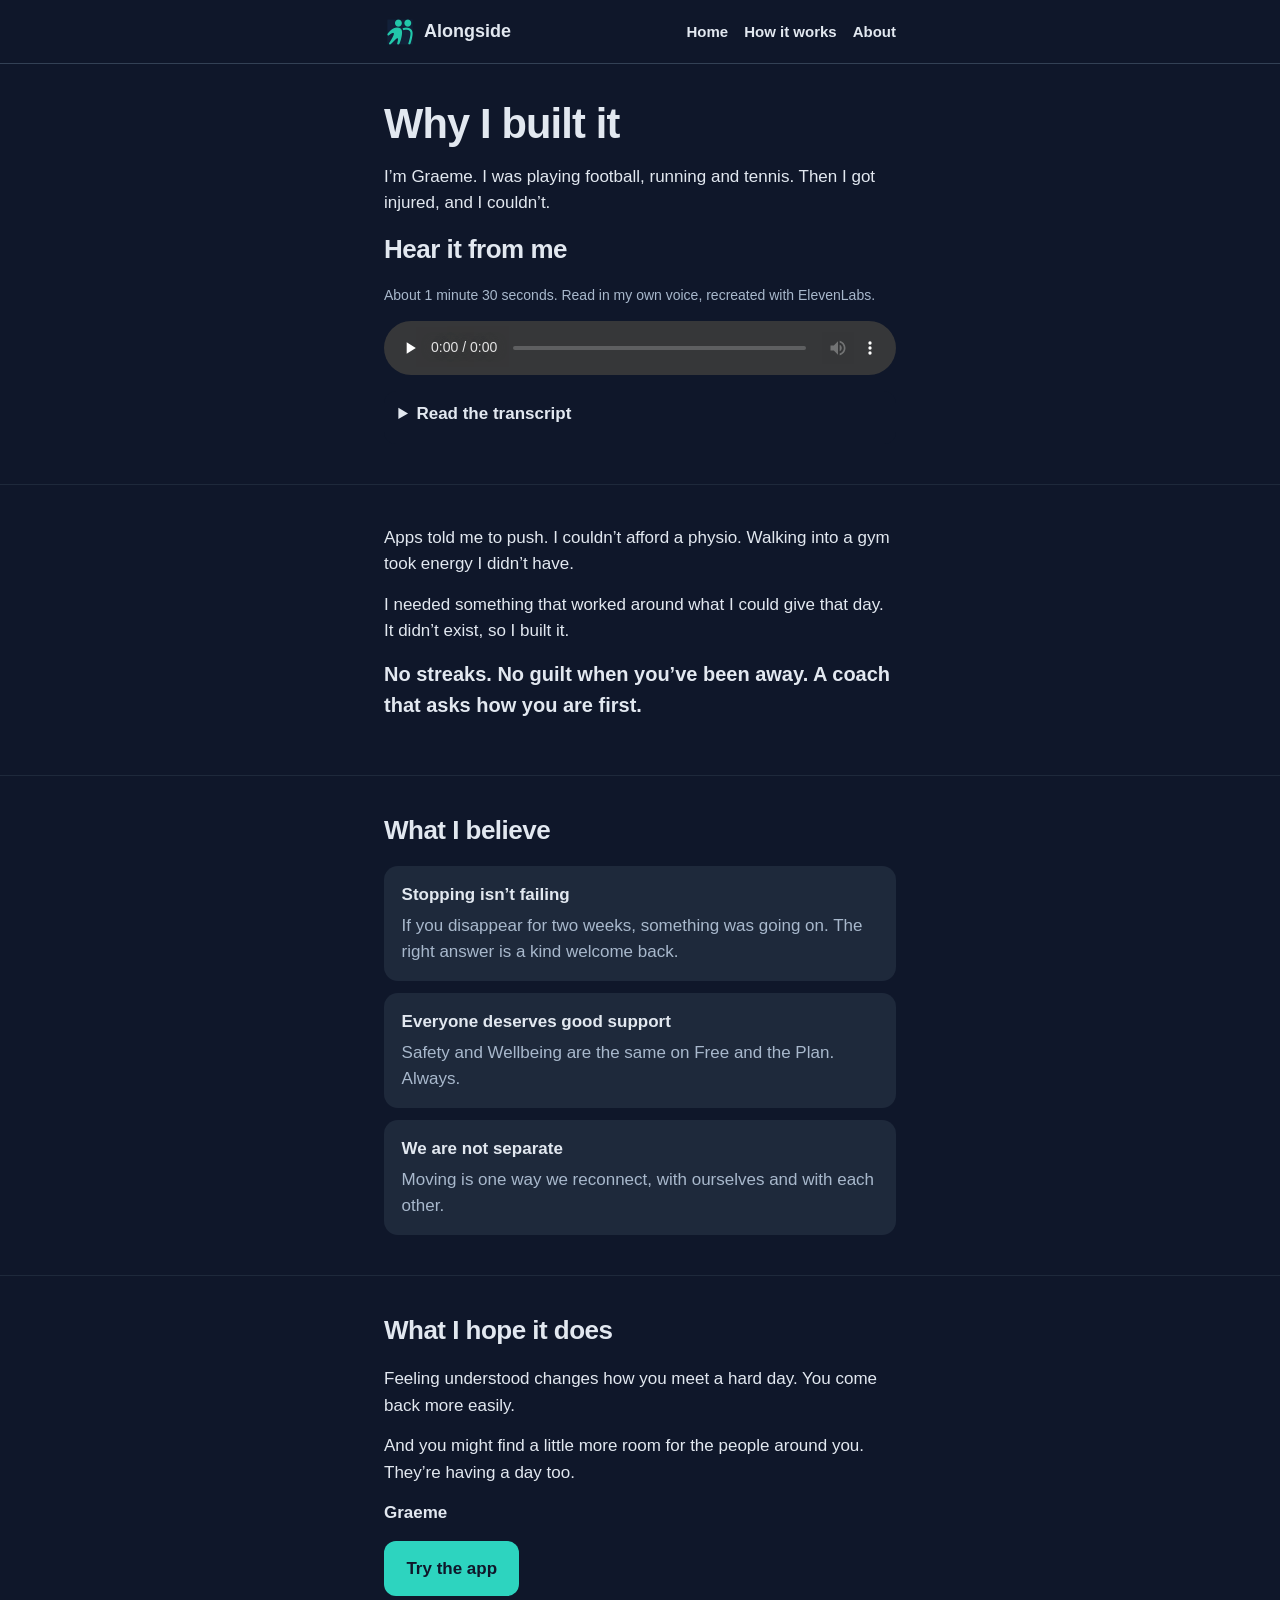
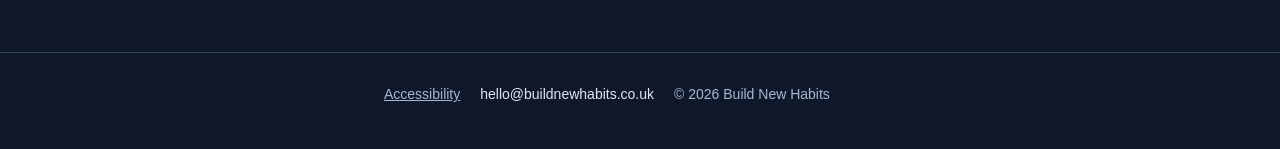
==== commit 2d1ef7b7: "About: founder audio, "Hear it from me" Graeme's "why I built it" in his own cloned voice (ElevenLab" ====
--- a/about/index.html
+++ b/about/index.html
@@ -1,8 +1,15 @@
 <!DOCTYPE html>
 <!--
   about/index.html
-  07 Nov 2026 v5
+  13 Nov 2026 v6
 
+  v6 — Founder audio (13 Nov). "Hear it from me": Graeme's "why I built it"
+    in his own cloned voice (ElevenLabs), from the approved script
+    (BNH project: alongside_founder_why_audio_script_13nov2026_v1.md).
+    No autoplay, native controls, preload none, says plainly it is a
+    recreated voice, full transcript beside it (WCAG 1.2.1, 1.4.2).
+    Audio: assets/audio/founder-why.mp3 (mono 96k, loudness -16 LUFS).
+    main.css ?v=3.
   v5 — The closing button is Try the app (Graeme, 07 Nov).
 
   v4 — WEB-TRIM (master schedule row 9b). About and a short Philosophy in
@@ -23,7 +30,7 @@
   <title>About | Alongside</title>
   <meta name="description" content="Why Alongside exists, and what it believes. Graeme, founder of Build New Habits.">
   <link rel="icon" href="../assets/logo.png">
-  <link rel="stylesheet" href="../css/main.css?v=2">
+  <link rel="stylesheet" href="../css/main.css?v=3">
 </head>
 <body>
   <a class="skip-link" href="#main-content">Skip to main content</a>
@@ -34,6 +41,31 @@
       <h1>Why I built it</h1>
       <p>I&rsquo;m Graeme. I was playing football, running and tennis. Then I got injured, and I couldn&rsquo;t.</p>
     </div>
+    <section aria-labelledby="listen-h" class="listen">
+      <div class="wrap">
+        <h2 id="listen-h">Hear it from me</h2>
+        <p class="small" id="listen-note">About 1 minute 30 seconds. Read in my own voice, recreated with ElevenLabs.</p>
+        <audio controls preload="none" src="../assets/audio/founder-why.mp3" aria-describedby="listen-note">
+          <a href="../assets/audio/founder-why.mp3">Download the recording (MP3)</a>
+        </audio>
+        <details>
+          <summary>Read the transcript</summary>
+          <div class="transcript">
+            <p>Hello. I&rsquo;m Graeme, and I built Alongside.</p>
+            <p>For a long time, I was the person fitness apps were made for. I ran. I played football and tennis. Probably too much, but I loved it.</p>
+            <p>Then I got injured. My hamstring, my glutes, my lower back. Running stopped. Some days, even walking far was hard.</p>
+            <p>So I opened fitness apps. The ones I tried didn&rsquo;t ask whether I was carrying an injury. Or how much energy I had. Or what kind of day it was. They told me to push through. My body was telling me something different.</p>
+            <p>I went through it in stages. Motivated first. Then frustrated. Then disappointed, in myself as much as in the apps. Then sad. And then I gave up.</p>
+            <p>But the injury was only part of it. I&rsquo;ve spent a lot of my life feeling like the rules changed when I wasn&rsquo;t looking. Feeling judged. Feeling I should just know things nobody had taught me.</p>
+            <p>What I needed wasn&rsquo;t a programme. It was something that understood where I was, and worked with what I could give that day.</p>
+            <p>It didn&rsquo;t exist. So I built it.</p>
+            <p>Alongside asks how you are before it asks anything of you. When your energy is low, the session is gentler. When something&rsquo;s sore, it leaves some moves out. There are no streaks, and no telling you off for the days you didn&rsquo;t come.</p>
+            <p>And there&rsquo;s one more thing I hope it does. Everyone you pass today is carrying a day you can&rsquo;t see. Once you&rsquo;ve been met where you are, it gets a little easier to meet other people there too.</p>
+            <p>I hope you find it useful.</p>
+          </div>
+        </details>
+      </div>
+    </section>
     <section aria-labelledby="story-h">
       <div class="wrap">
         <h2 id="story-h" class="visually-hidden">My story</h2>
--- a/css/main.css
+++ b/css/main.css
@@ -1,6 +1,7 @@
 /* css/main.css
- * 07 Nov 2026 v2
+ * 13 Nov 2026 v3
  *
+ * v3 — .listen block for the founder audio on About (player, transcript).
  * v2 — .steps-list for Home's "Put it on your phone".
  *
  * WEB-TRIM (master schedule row 9b). One stylesheet for the whole site,
@@ -75,6 +76,8 @@
 video { width: min(100%, 300px); aspect-ratio: 9 / 16; border-radius: 16px; background: var(--bg-deep); display: block; }
 details { width: 100%; background: var(--bg-deep); border-radius: 12px; padding: .65rem .9rem; text-align: left; }
 summary { cursor: pointer; font-weight: 600; min-height: 32px; }
+.listen audio { width: 100%; min-height: 54px; display: block; margin-bottom: 1rem; }
+.transcript { margin-top: .75rem; }
 details ol { margin: .5rem 0 0; padding-left: 1.25rem; color: var(--text-2); display: grid; gap: .25rem; }
 
 /* Tick tables */
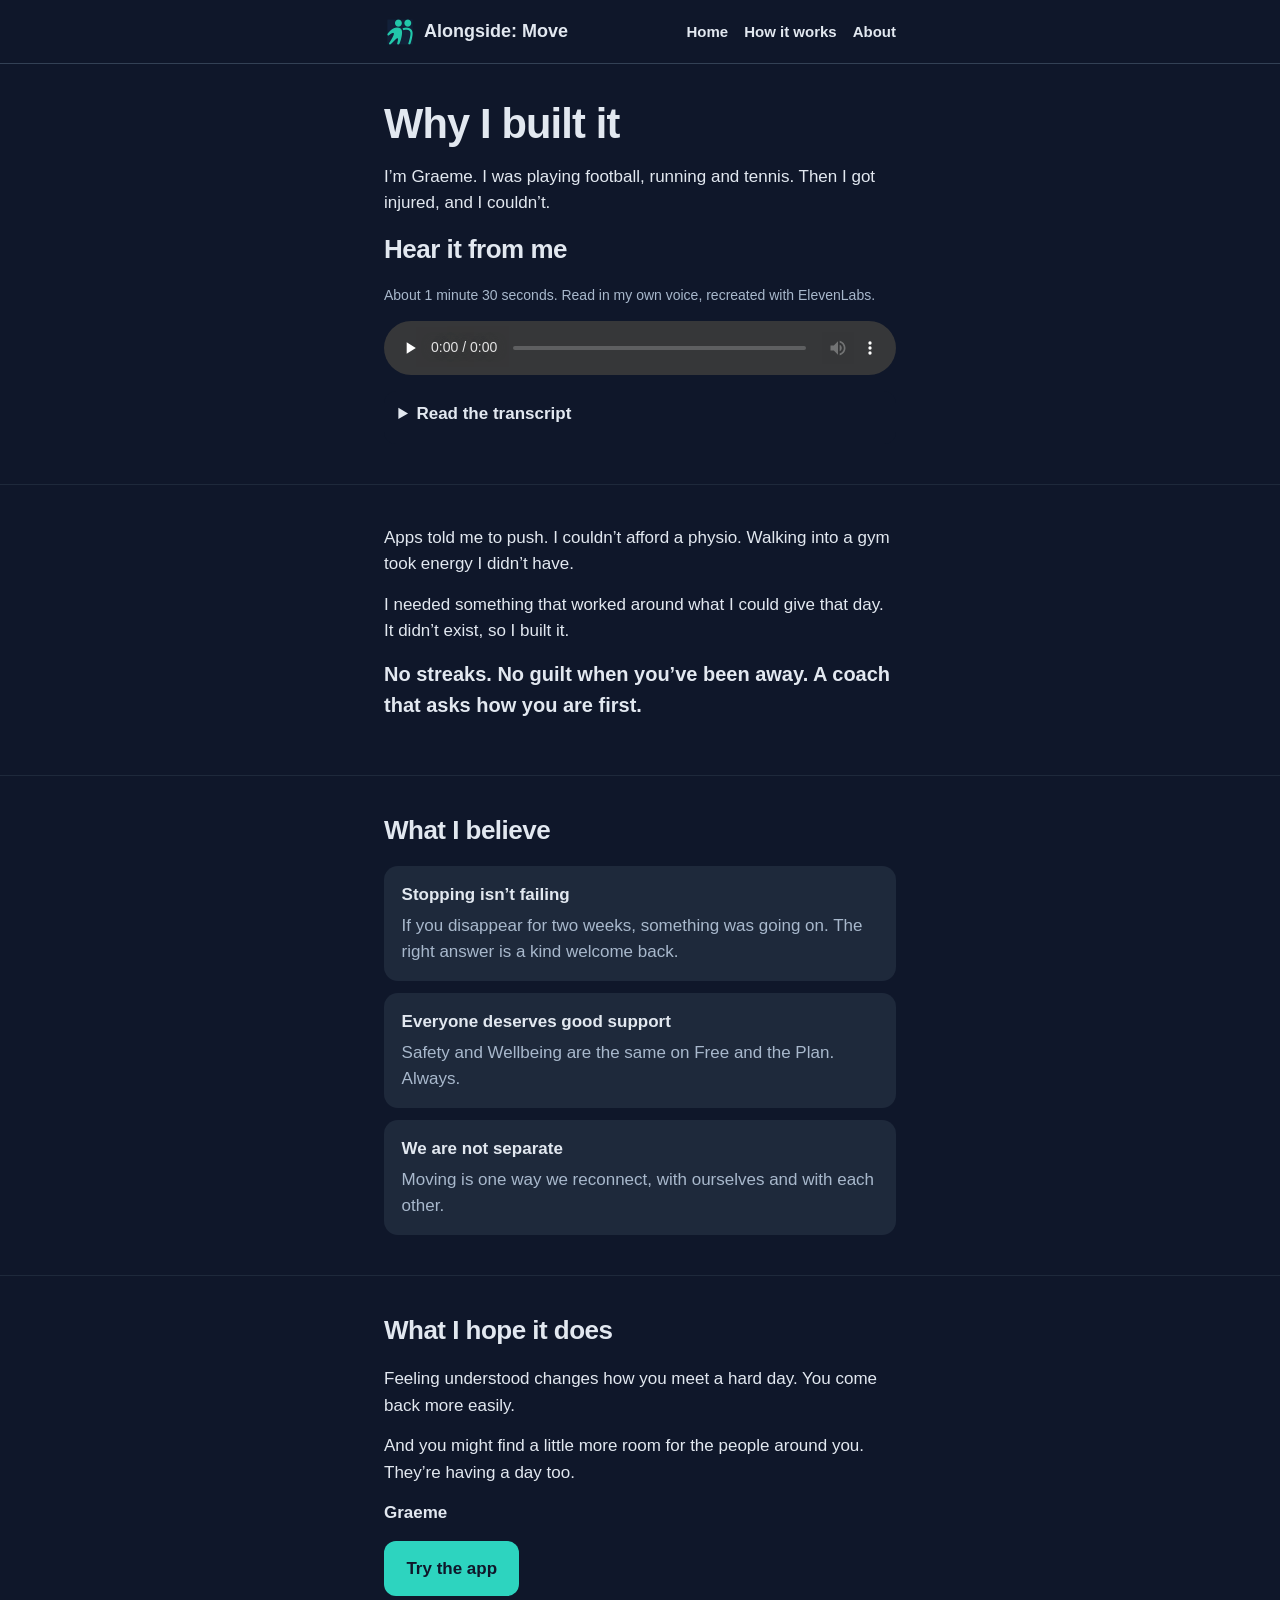
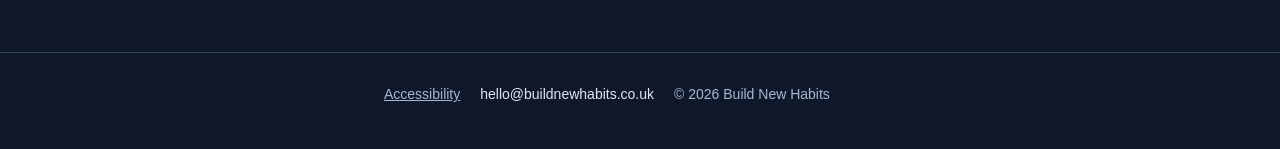
==== commit 51f34af3: "Name the product Alongside: Move in full Header brand, page titles and the product's first mentions " ====
--- a/about/index.html
+++ b/about/index.html
@@ -1,7 +1,11 @@
 <!DOCTYPE html>
 <!--
   about/index.html
-  13 Nov 2026 v6
+  18 Nov 2026 v7
+
+  v7 — 18 Nov 2026: the product is named Alongside: Move in full (Graeme,
+    18 Nov: "that's what it is"), so a family home page can come later
+    without rewording the Move pages.
 
   v6 — Founder audio (13 Nov). "Hear it from me": Graeme's "why I built it"
     in his own cloned voice (ElevenLabs), from the approved script
@@ -27,8 +31,8 @@
 <head>
   <meta charset="UTF-8">
   <meta name="viewport" content="width=device-width, initial-scale=1.0, viewport-fit=cover">
-  <title>About | Alongside</title>
-  <meta name="description" content="Why Alongside exists, and what it believes. Graeme, founder of Build New Habits.">
+  <title>About | Alongside: Move</title>
+  <meta name="description" content="Why Alongside: Move exists, and what it believes. Graeme, founder of Build New Habits.">
   <link rel="icon" href="../assets/logo.png">
   <link rel="stylesheet" href="../css/main.css?v=3">
 </head>
@@ -51,7 +55,7 @@
         <details>
           <summary>Read the transcript</summary>
           <div class="transcript">
-            <p>Hello. I&rsquo;m Graeme, and I built Alongside.</p>
+            <p>Hello. I&rsquo;m Graeme, and I built Alongside: Move.</p>
             <p>For a long time, I was the person fitness apps were made for. I ran. I played football and tennis. Probably too much, but I loved it.</p>
             <p>Then I got injured. My hamstring, my glutes, my lower back. Running stopped. Some days, even walking far was hard.</p>
             <p>So I opened fitness apps. The ones I tried didn&rsquo;t ask whether I was carrying an injury. Or how much energy I had. Or what kind of day it was. They told me to push through. My body was telling me something different.</p>
@@ -59,7 +63,7 @@
             <p>But the injury was only part of it. I&rsquo;ve spent a lot of my life feeling like the rules changed when I wasn&rsquo;t looking. Feeling judged. Feeling I should just know things nobody had taught me.</p>
             <p>What I needed wasn&rsquo;t a programme. It was something that understood where I was, and worked with what I could give that day.</p>
             <p>It didn&rsquo;t exist. So I built it.</p>
-            <p>Alongside asks how you are before it asks anything of you. When your energy is low, the session is gentler. When something&rsquo;s sore, it leaves some moves out. There are no streaks, and no telling you off for the days you didn&rsquo;t come.</p>
+            <p>Alongside: Move asks how you are before it asks anything of you. When your energy is low, the session is gentler. When something&rsquo;s sore, it leaves some moves out. There are no streaks, and no telling you off for the days you didn&rsquo;t come.</p>
             <p>And there&rsquo;s one more thing I hope it does. Everyone you pass today is carrying a day you can&rsquo;t see. Once you&rsquo;ve been met where you are, it gets a little easier to meet other people there too.</p>
             <p>I hope you find it useful.</p>
           </div>
